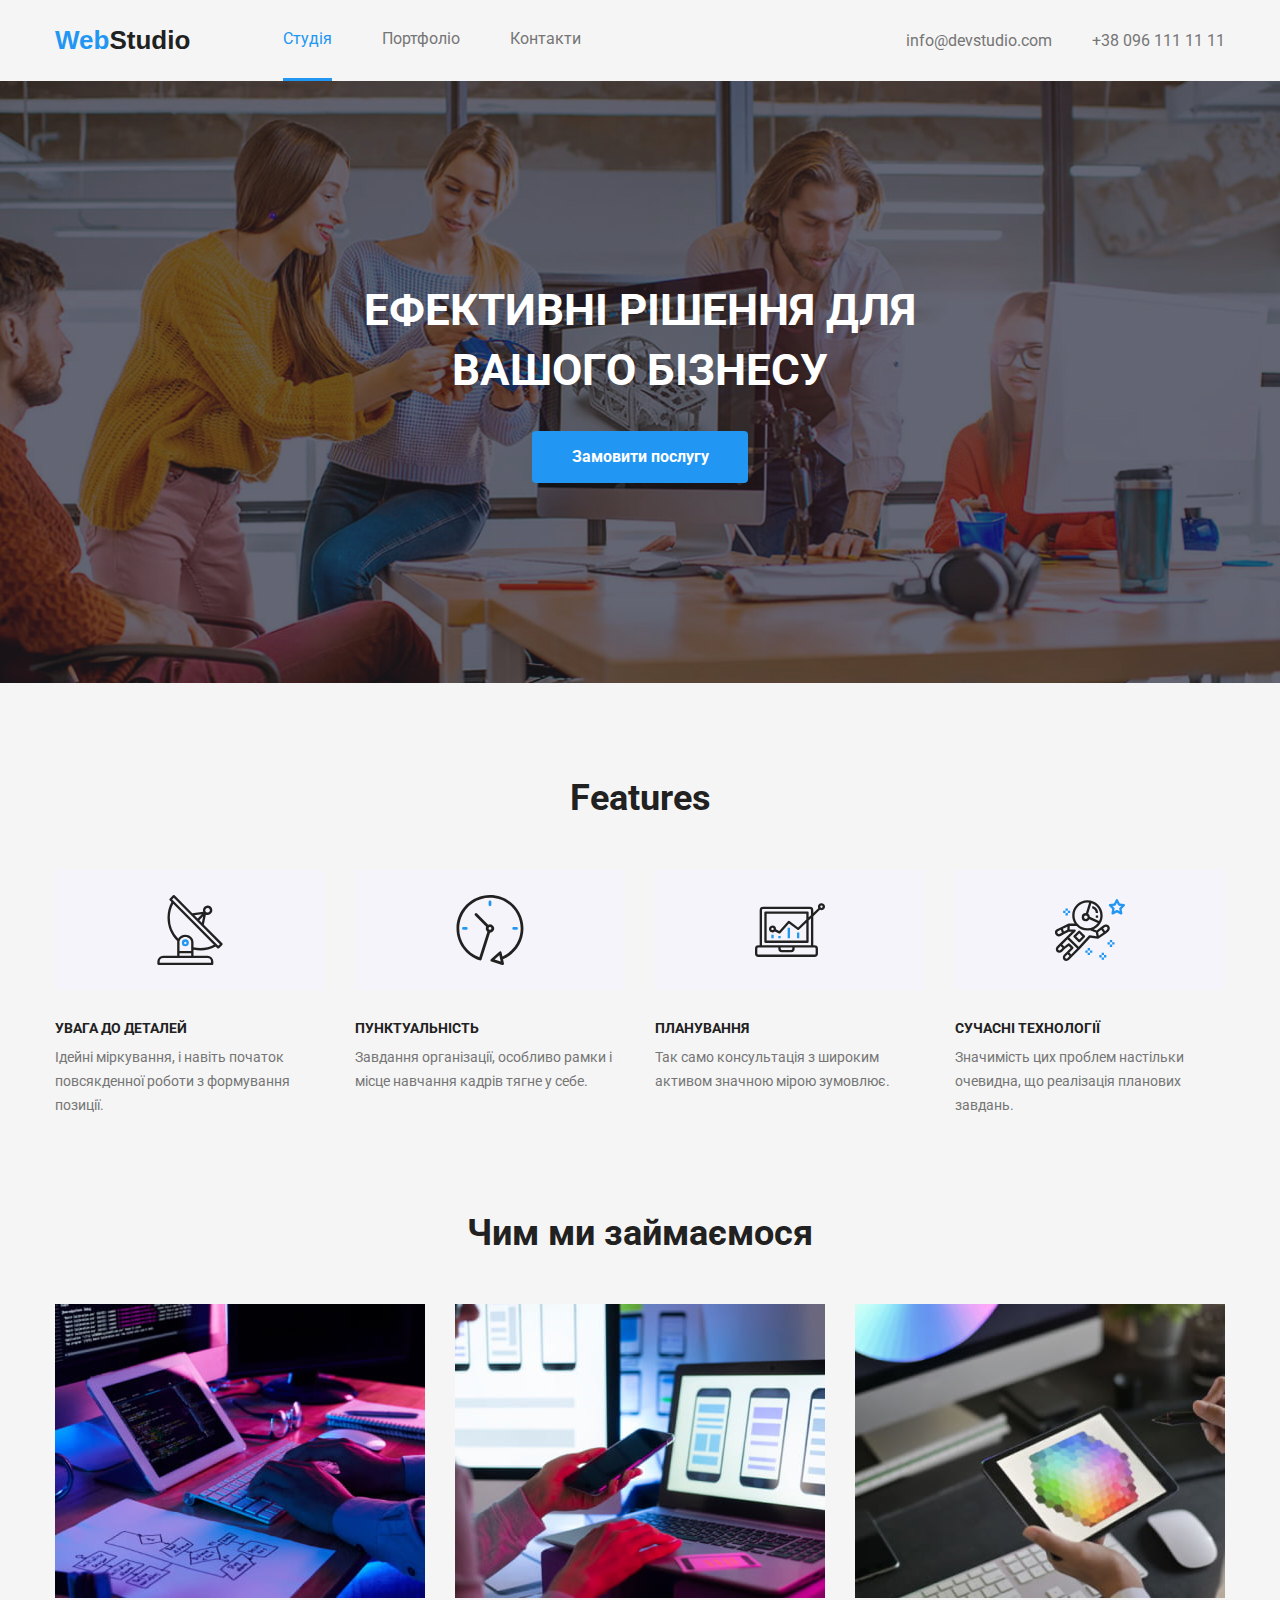
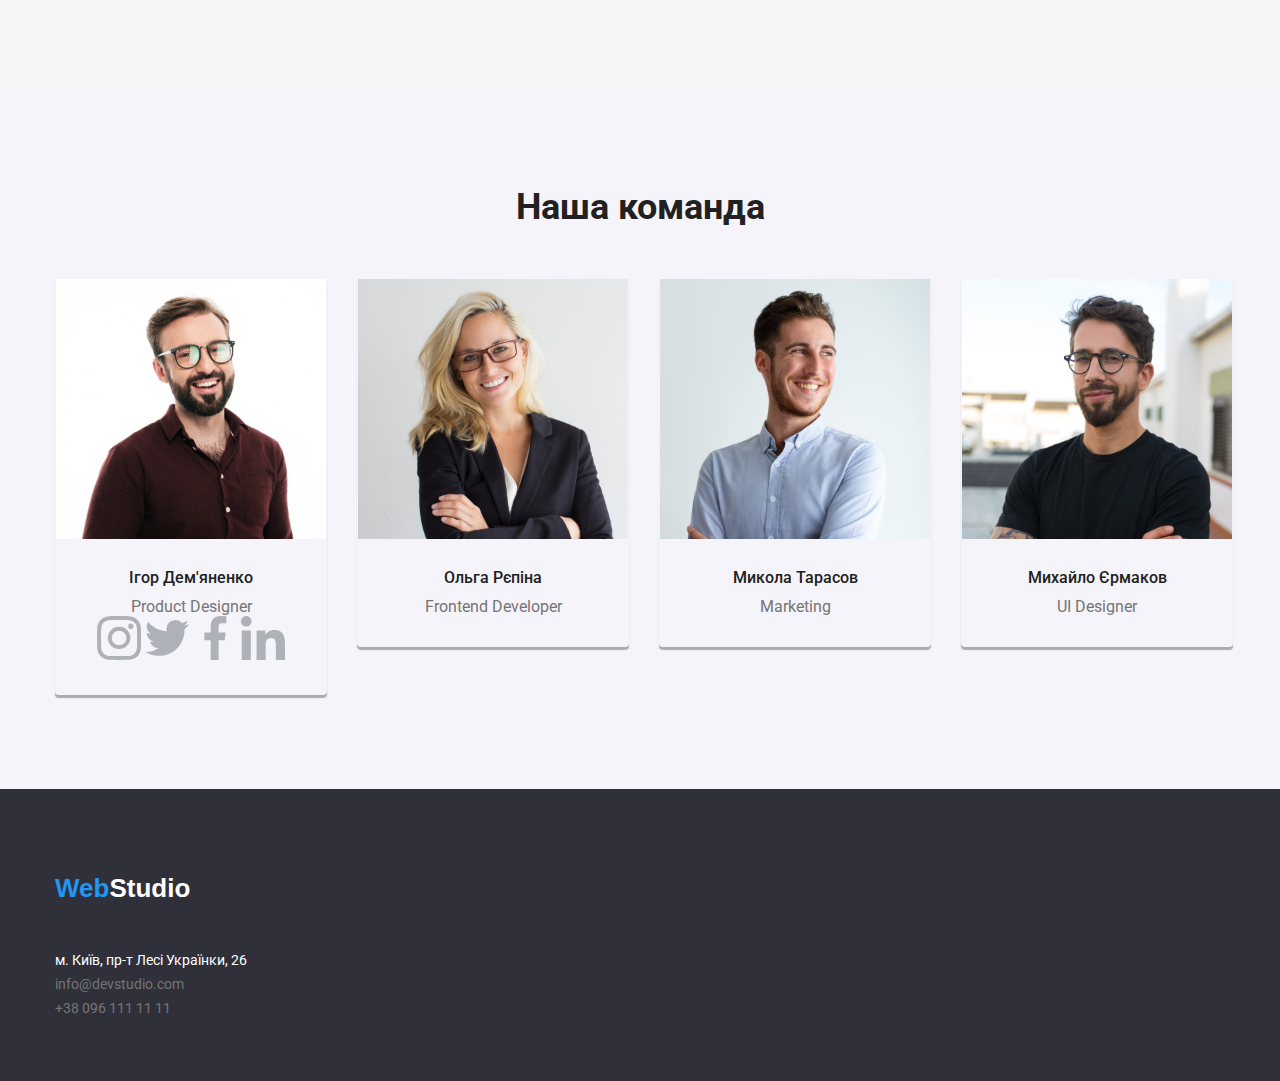
==== index.html @ c7d46e70 "add-svg-team" ====
<!DOCTYPE html>
<html lang="en">
  <head>
    <meta charset="UTF-8" />
    <meta name="viewport" content="width=device-width, initial-scale=1.0" />
    <title>ВЕБ Судія Києва</title>

    <link rel="preconnect" href="https://fonts.googleapis.com" />
    <link rel="preconnect" href="https://fonts.gstatic.com" crossorigin />
    <link
      href="https://fonts.googleapis.com/css2?family=Raleway:wght@700&family=Roboto:wght@400;500;700;900&display=swap"
      rel="stylesheet"
    />
    <link
      rel="stylesheet"
      href="https://cdnjs.cloudflare.com/ajax/libs/modern-normalize/1.0.0/modern-normalize.min.css"
    />
    <link rel="stylesheet" href="./css/styles.css" />
  </head>
  <body>
    <header>
      <div class="container">
        <!-- LOGO -->
        <a class="logo" href="./index.html"
          >web<span class="logo-acsent">Studio</span></a
        >
        <!-- NAVIGATION -->
        <nav class="nav">
          <ul class="nav-list list">
            <li class="nav-item">
              <a class="nav-link active" href="./index.html">студія</a>
            </li>
            <li class="nav-item">
              <a class="nav-link" href="./portfolio.html">портфоліо</a>
            </li>
            <li class="nav-item">
              <a class="nav-link" href="#address_s">контакти</a>
            </li>
          </ul>
        </nav>
        <!-- CONTACTS -->
        <ul class="contacts-list list">
          <li class="contacts-item">
            <a class="contacts-link mail" href="mailto:info@devstudio.com"
              >info@devstudio.com</a
            >
          </li>
          <li class="contacts-item">
            <a class="contacts-link tel" href="tel:+380961111111"
              >+38 096 111 11 11</a
            >
          </li>
        </ul>
      </div>
    </header>
    <main>
      <!-- HERO -->
      <section class="hero">
        <div class="container">
          <h1 class="hero-title">
            Ефективні рішення для <br />
            вашого бізнесу
          </h1>
          <button type="button" class="hero-button">Замовити послугу</button>
        </div>
      </section>
      <!-- FEATURES -->
      <section class="features">
        <div class="container">
          <h2 class="features-title section-title">Features</h2>
          <ul class="features-list list">
            <li class="features-item">
              <svg class="features-icon" width="270" height="120">
                <use href="./images/svg/symbol-defs.svg#antenna"></use>
              </svg>
              <h3 class="features-item-title">увага до деталей</h3>
              <p>
                Ідейні міркування, і навіть початок повсякденної роботи з
                формування позиції.
              </p>
            </li>
            <li class="features-item">
              <svg class="features-icon" width="270" height="120">
                <use href="./images/svg/symbol-defs.svg#clock"></use>
              </svg>
              <h3 class="features-item-title">пунктуальність</h3>
              <p>
                Завдання організації, особливо рамки і місце навчання кадрів
                тягне у себе.
              </p>
            </li>
            <li class="features-item">
              <svg class="features-icon" width="270" height="120">
                <use href="./images/svg/symbol-defs.svg#diagram"></use>
              </svg>
              <h3 class="features-item-title">планування</h3>
              <p>
                Так само консультація з широким активом значною мірою зумовлює.
              </p>
            </li>
            <li class="features-item">
              <svg class="features-icon" width="270" height="120">
                <use href="./images/svg/symbol-defs.svg#astronaut"></use>
              </svg>
              <h3 class="features-item-title">сучасні технології</h3>
              <p>
                Значимість цих проблем настільки очевидна, що реалізація
                планових завдань.
              </p>
            </li>
          </ul>
        </div>
      </section>
      <!-- our business -->
      <section class="our-work">
        <div class="container">
          <h2 class="our-work-title section-title">Чим ми займаємося</h2>
          <ul class="our-work-list list">
            <li class="our-work-item">
              <img width="370" src="images/our_work/desktot.jpg" alt="" />
            </li>
            <li class="our-work-item">
              <img width="370" src="images/our_work/mobile.jpg" alt="" />
            </li>
            <li class="our-work-item">
              <img width="370" src="images/our_work/tablet.jpg" alt="" />
            </li>
          </ul>
        </div>
      </section>
      <!-- TEAM -->
      <section class="team">
        <div class="container">
          <h2 class="team-title section-title">Наша команда</h2>
          <ul class="team-list list">
            <li class="team-item">
              <div class="team-mate">
                <img width="270" src="images/team/igor.jpg" alt="" />
                <div class="team-mate-discription">
                  <h3 class="team-item-title">Ігор Дем'яненко</h3>
                  <p>Product Designer</p>
                  <div class="team-item-socials">
                    <svg class="team-item-icon" width="44" height="44">
                      <use href="./images/svg/symbol-defs.svg#instagram"></use>
                    </svg>
                    <svg class="team-item-icon" width="44" height="44">
                      <use href="./images/svg/symbol-defs.svg#twitter"></use>
                    </svg>
                    <svg class="team-item-icon" width="44" height="44">
                      <use href="./images/svg/symbol-defs.svg#facebook"></use>
                    </svg>
                    <svg class="team-item-icon" width="44" height="44">
                      <use href="./images/svg/symbol-defs.svg#linkedin"></use>
                    </svg>
                  </div>
                </div>
              </div>
            </li>
            <li class="team-item">
              <div class="team-mate">
                <img width="270" src="images/team/olga.jpg" alt="" />
                <div class="team-mate-discription">
                  <h3 class="team-item-title">Ольга Рєпіна</h3>
                  <p>Frontend Developer</p>
                </div>
              </div>
            </li>
            <li class="team-item">
              <div class="team-mate">
                <img width="270" src="images/team/mukola.jpg" alt="" />
                <div class="team-mate-discription">
                  <h3 class="team-item-title">Микола Тарасов</h3>
                  <p>Marketing</p>
                </div>
              </div>
            </li>
            <li class="team-item">
              <div class="team-mate">
                <img width="270" src="images/team/muhaylo.jpg" alt="" />
                <div class="team-mate-discription">
                  <h3 class="team-item-title">Михайло Єрмаков</h3>
                  <p>UI Designer</p>
                </div>
              </div>
            </li>
          </ul>
        </div>
      </section>
    </main>
    <footer class="footer">
      <div class="container">
        <!-- LOGO -->
        <a class="logo" href="./index.html"
          >web<span class="logo-acsent">Studio</span></a
        >
        <!-- ADDRESS -->
        <address class="address" id="address_s">
          <ul class="address-list list">
            <li class="address-item">
              <a
                class="address-link address-map"
                href="https://www.google.com/maps/place/%D0%B1%D1%83%D0%BB.+%D0%9B%D0%B5%D1%81%D0%B8+%D0%A3%D0%BA%D1%80%D0%B0%D0%B8%D0%BD%D0%BA%D0%B8,+26,+%D0%9A%D0%B8%D0%B5%D0%B2,+02000/@50.4260705,30.5378545,18.25z/data=!4m10!1m2!2m1!1z0LwuINCa0LjRl9CyLCDQv9GALdGCINCb0LXRgdGWINCj0LrRgNCw0ZfQvdC60LgsIDI2!3m6!1s0x40d4cf0e033ecbe9:0x57a4dffefec77da0!8m2!3d50.4265807!4d30.5383858!15sCjPQvC4g0JrQuNGX0LIsINC_0YAt0YIg0JvQtdGB0ZYg0KPQutGA0LDRl9C90LrQuCwgMjaSARFjb21wb3VuZF9idWlsZGluZ-ABAA!16s%2Fg%2F1tctq5jv?entry=ttu"
                target="_blank"
                >м. Київ, пр-т Лесі Українки, 26</a
              >
            </li>
            <li class="address-item">
              <a
                class="address-link address-mail"
                href="mailto:info@devstudio.com"
                >info@devstudio.com</a
              >
            </li>
            <li class="address-item">
              <a class="address-link address-tel" href="tel:+380961111111"
                >+38 096 111 11 11</a
              >
            </li>
          </ul>
        </address>
      </div>
    </footer>
  </body>
</html>
---- css/styles.css ----
:root{
    --main-text-color:#757575;
    --sec-text-color:#212121;
    --acsent-text-color:#FFFFFF;
    --acsent-cec-text-color:#2196F3;

    --main-bgc:#F5F5F5;
    --sec-bgc:#F5F4FA;
    --acsent-bgc:#2F303A;

    --main-text-size: 16px;
}



body {
    background: var(--main-bgc); 
    color: var(--main-text-color);
    font-size: var(--main-text-size);
    font-family: roboto, sans-serif;
}

h1, h2, h3, h4, h5,h6, p {
    margin: 0;
}

img {
    display: block;
}

.list {
    list-style: none;
    padding: 0;
    margin: 0;
}


a {
    text-decoration: none;
    color: var(--main-text-color);
}

.container {
    width: 1200px;
    padding: 0 15px;
    margin: 0 auto;
}

header>.container {
    display: flex;
    align-items: center;

}

.logo {
    color: var(--acsent-cec-text-color);
    font-size: 26px;
    font-weight: 700;
    text-transform: capitalize;
    font-family: ralewey, sans-serif;

    display: block;
    padding: 25px 0;
}

.logo:hover,
.logo:focus {
    color: var(--sec-text-color);
}

.logo-acsent {
    color: var(--sec-text-color);
    text-transform: capitalize;
}

.logo-acsent:hover {
    color: var(--acsent-cec-text-color);
}

.nav-list {
    margin-left: 93px;
    display: flex;
    gap: 50px;
}

.nav-link {
    text-transform: capitalize;
    display: block;
    padding: 30px 0;
}

.nav-link:hover,
.nav-link:focus {
    color: var(--acsent-cec-text-color);
}

.active {
    color: var(--acsent-cec-text-color);
    border-bottom: 3px solid var(--acsent-cec-text-color);
}

.contacts-list{
    margin-left: auto;
    display: flex;
    gap: 40px;
}

.contacts-link {
    display: block;
    padding: 30px 0;
}

.contacts-link:hover,
.contacts-link:focus {
    color: var(--acsent-cec-text-color);
}

.hero {
      padding: 200px 0;
    text-align: center;

    background-color: var(--acsent-bgc);
    background-image: linear-gradient(
        rgba(47, 48, 58, 0.4),
        rgba(47, 48, 58, 0.4)
    )
    ,url("../images/bgn/hero_bgn.jpg");

    background-size: cover;
    background-position: center;
}

.hero-title {
    font-size: 44px;
    line-height:1.36;
    color: var(--acsent-text-color);
    text-transform: uppercase;

    margin-bottom: 30px;
}

.hero-button {
     background-color: var(--acsent-cec-text-color);
     color: var(--acsent-text-color);
     font-weight: 700;

     margin: 0;
     min-width: 216px;
     padding: 15px 30px;
     border-color: transparent;
     border-radius: 4px;
    

     cursor: pointer;
     
}

.hero-button:hover,
.hero-button:focus {
    color: var(--sec-text-color);
    background-color:var(--sec-bgc);
}

.section-title {
    font-size: 36px;
    line-height: 1.17;
    color: var(--sec-text-color);
    font-weight: 700;

    text-align: center;
    margin-bottom: 50px;
}

.features {
    padding: 94px 0;
}

.features-list{
    display: flex;
    gap: 30px;
}

.features-item {
    flex-basis: calc((100%-90px)/4);
}

.features-icon {
    display: block;
   padding: 25px 100px;
    background-color: var(--sec-bgc);
    margin-bottom: 30px;
 
  
}

.features-item-title {
    color: var(--sec-text-color);
    font-size: 14px;
    font-weight: 700;
    line-height: 1.17;
    text-transform: uppercase;
    margin-bottom: 10px;
}
.features-item>p {
    font-size: 14px;
    line-height: 1.71;
}

.our-work {
    padding-bottom: 94px;
}

.our-work-list {
    display: flex;
    gap: 30px;
}

.our-work-item {
    flex-basis: calc((100%-60px)/3);
}

.team {
    background-color: var(--sec-bgc);
    padding: 94px 0;
}
.team-title {
    margin-bottom: 50px;
}
.team-list {
    display: flex;
    gap: 30px;
}

.team-item {
    flex-basis: calc((100%-90px)/4);
}
.team-mate {
    border: 1px solid transparent;
    border-bottom-left-radius: 4px;
    border-bottom-right-radius: 4px;
    box-shadow: 0 3px 1px 0px rgba(0, 0, 0, 0.3);

}

.team-item-title {
    font-weight: 500;
    color: var(--sec-text-color);
    font-size: 16px;
    text-transform: capitalize;
    line-height: 1.17;

    margin-bottom: 10px;
}

.team-mate-discription {
    padding: 30px 0;
    text-align: center;
}

.team-item-icon {
    display: inline-block;
    
}

.footer {
    background-color: var(--acsent-bgc);
    padding: 60px 0;
}

.footer .logo {
    display: block;
    margin-bottom: 20px;
}

.footer .logo-acsent {
    color: var(--acsent-text-color);
}

.footer .logo:hover,
.footer .logo:focus {
    color: var(--acsent-text-color);
}

.footer .logo-acsent:hover {
    color: var(--acsent-cec-text-color);
}

.address {
    font-style: normal;
     color: rgba(255, 255, 255, 0.6);
    font-size: 14px;
    line-height: 1.71;
}

.address-link:hover,
.address-link:focus{
    color: var(--acsent-cec-text-color);
}

.address-map {
color: var(--acsent-text-color);
}


/* PORTFOLIO */

.examples>.container {
    padding: 94px 0;
}

.button-list {
    margin-bottom: 34px;
    display: flex;
    justify-content: center;
    gap: 8px;
}

.button {
    font-weight: 500;
    text-transform: capitalize;

    padding: 10px 22px;
    border: transparent;
    border-radius: 4px;
}

.button:hover,
.button:focus {
    color: var(--acsent-text-color);
    background-color:var(--acsent-cec-text-color);
    cursor: pointer;
}

.examples-list {
    display: flex;
    flex-wrap: wrap;
    gap: 30px;
}

.examples-item {
    border: 1px solid #EEEEEE;

    flex-basis: calc((100%-60)/3);
}


.examples-discription {
    padding: 20px 24px;
}

.examples-item h3 {
    color: var(--sec-text-color);
    line-height: 2;
  
}

.examples-item p {
    text-transform: capitalize;
    line-height: 1.88;
   
}
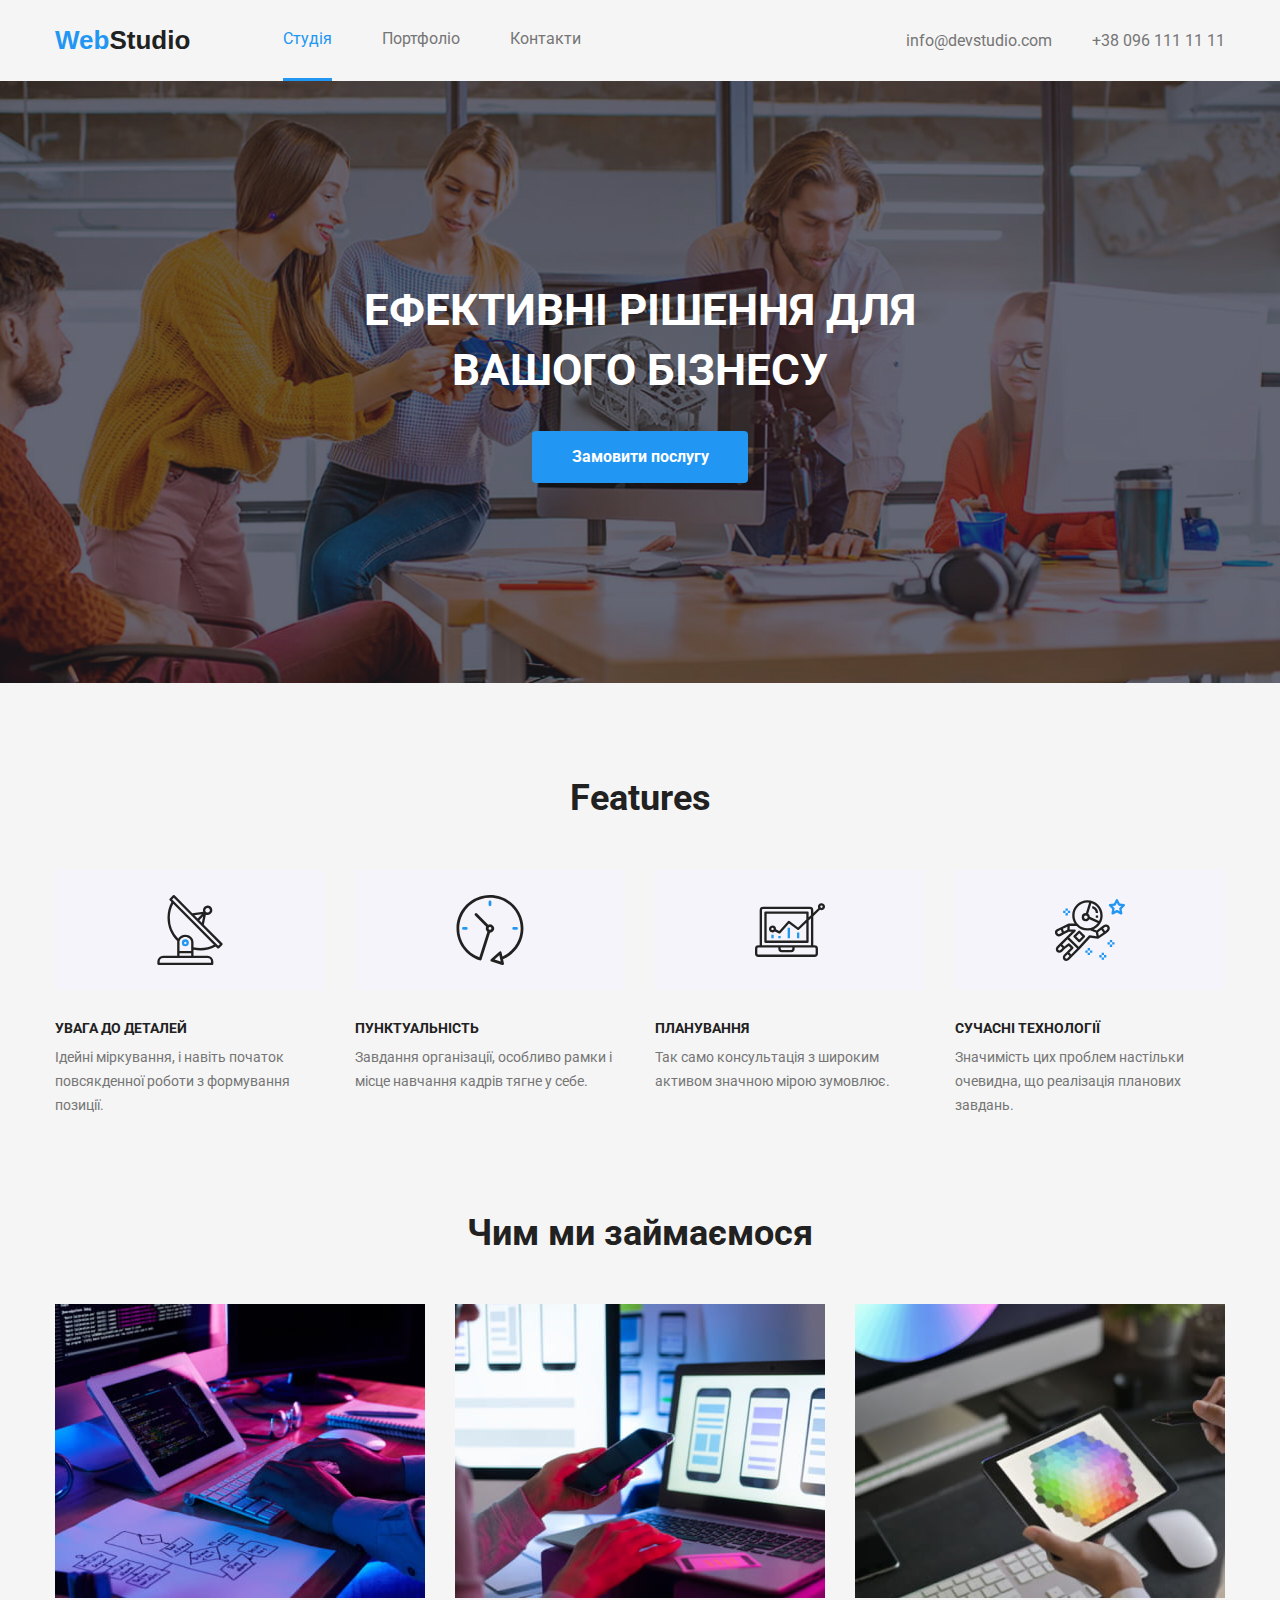
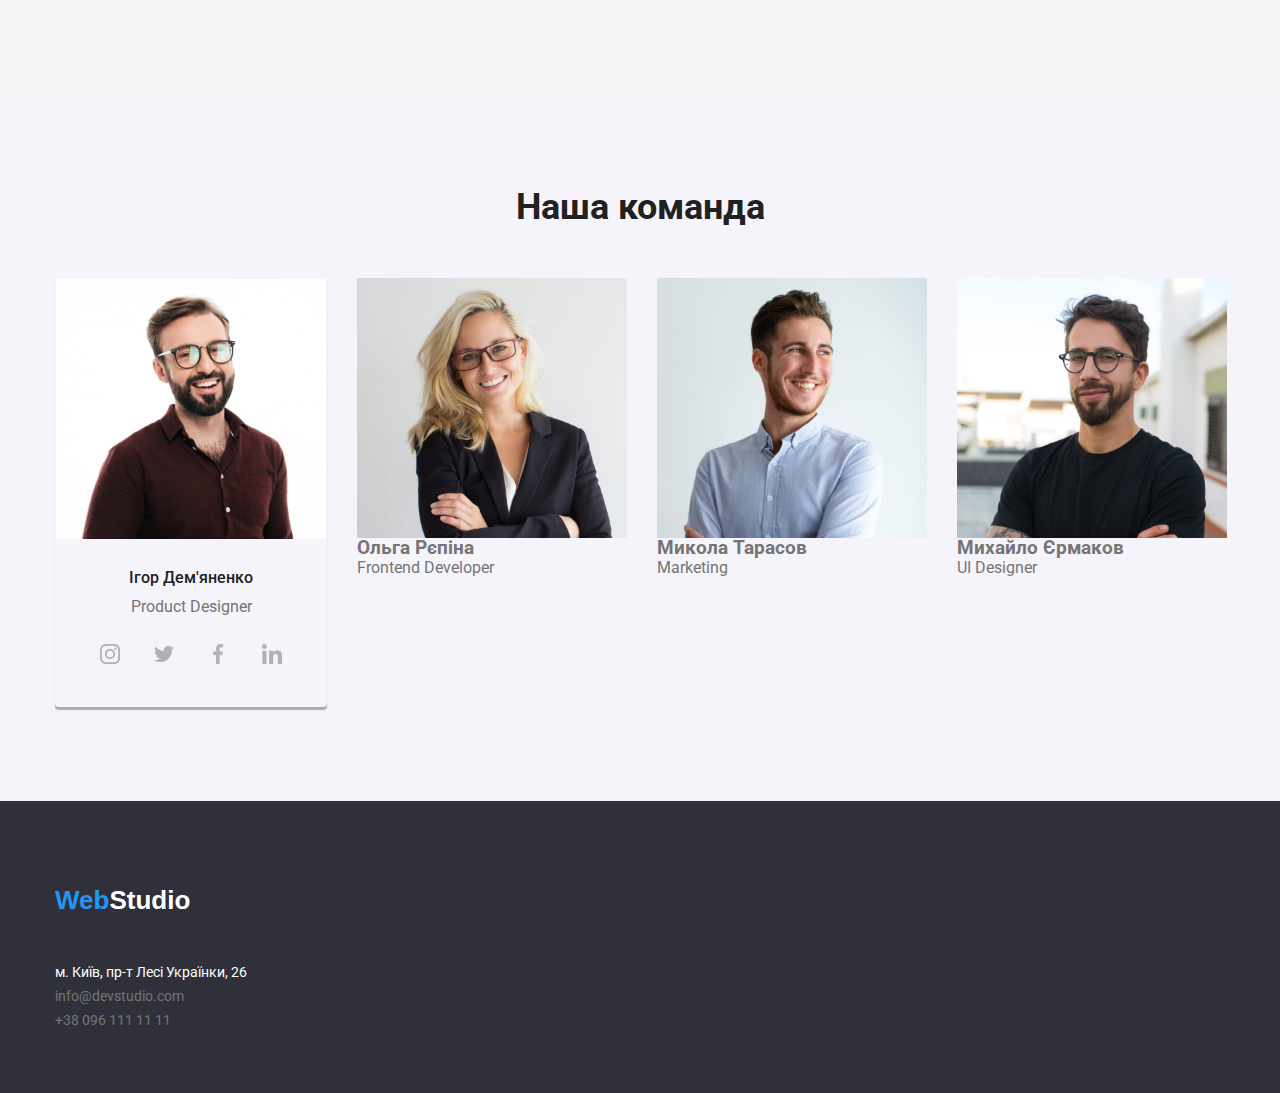
==== commit e45ee70d: "add-socials-position" ====
--- a/index.html
+++ b/index.html
@@ -134,25 +134,26 @@
           <h2 class="team-title section-title">Наша команда</h2>
           <ul class="team-list list">
             <li class="team-item">
-              <div class="team-mate">
+              <div class="teammate">
                 <img width="270" src="images/team/igor.jpg" alt="" />
-                <div class="team-mate-discription">
-                  <h3 class="team-item-title">Ігор Дем'яненко</h3>
+                <div class="teammate-discription">
+                  <h3 class="teammate-title">Ігор Дем'яненко</h3>
                   <p>Product Designer</p>
-                  <div class="team-item-socials">
-                    <svg class="team-item-icon" width="44" height="44">
-                      <use href="./images/svg/symbol-defs.svg#instagram"></use>
-                    </svg>
-                    <svg class="team-item-icon" width="44" height="44">
-                      <use href="./images/svg/symbol-defs.svg#twitter"></use>
-                    </svg>
-                    <svg class="team-item-icon" width="44" height="44">
-                      <use href="./images/svg/symbol-defs.svg#facebook"></use>
-                    </svg>
-                    <svg class="team-item-icon" width="44" height="44">
-                      <use href="./images/svg/symbol-defs.svg#linkedin"></use>
-                    </svg>
-                  </div>
+                    <ul class="teammate-socials list">
+                      <li><a class="link" href="*"><svg class="teammate-icon" width="44" height="44">
+                        <use href="./images/svg/symbol-defs.svg#instagram"></use>
+                      </svg></a></li>
+                      <li><a class="link" href="*"><svg class="teammate-icon" width="44" height="44">
+                        <use href="./images/svg/symbol-defs.svg#twitter"></use>
+                      </svg></a></li>
+                      <li><a class="link" href="*"><svg class="teammate-icon" width="44" height="44">
+                        <use href="./images/svg/symbol-defs.svg#facebook"></use>
+                      </svg></a></li>
+                      <li><a class="link" href="*"><svg class="teammate-icon" width="44" height="44">
+                        <use href="./images/svg/symbol-defs.svg#linkedin"></use>
+                      </svg></a></li>
+                    </ul>
+                  
                 </div>
               </div>
             </li>
--- a/css/styles.css
+++ b/css/styles.css
@@ -234,7 +234,7 @@
 .team-item {
     flex-basis: calc((100%-90px)/4);
 }
-.team-mate {
+.teammate {
     border: 1px solid transparent;
     border-bottom-left-radius: 4px;
     border-bottom-right-radius: 4px;
@@ -242,7 +242,7 @@
 
 }
 
-.team-item-title {
+.teammate-title {
     font-weight: 500;
     color: var(--sec-text-color);
     font-size: 16px;
@@ -252,14 +252,32 @@
     margin-bottom: 10px;
 }
 
-.team-mate-discription {
+.teammate-discription {
     padding: 30px 0;
     text-align: center;
 }
 
-.team-item-icon {
-    display: inline-block;
-    
+.teammate-socials{
+    margin-top: 16px;
+    display: flex;
+    justify-content: center;
+    gap: 10px;
+}
+
+.teammate-socials .link {
+    display: block;
+    border: solid  0px transparent;
+    border-radius: 50%;
+}
+
+.teammate-icon {
+    display: block;
+    padding: 12px;
+    color: currentColor;
+}
+
+.teammate-socials .link:hover {
+    color: var(--acsent-text-color);
 }
 
 .footer {
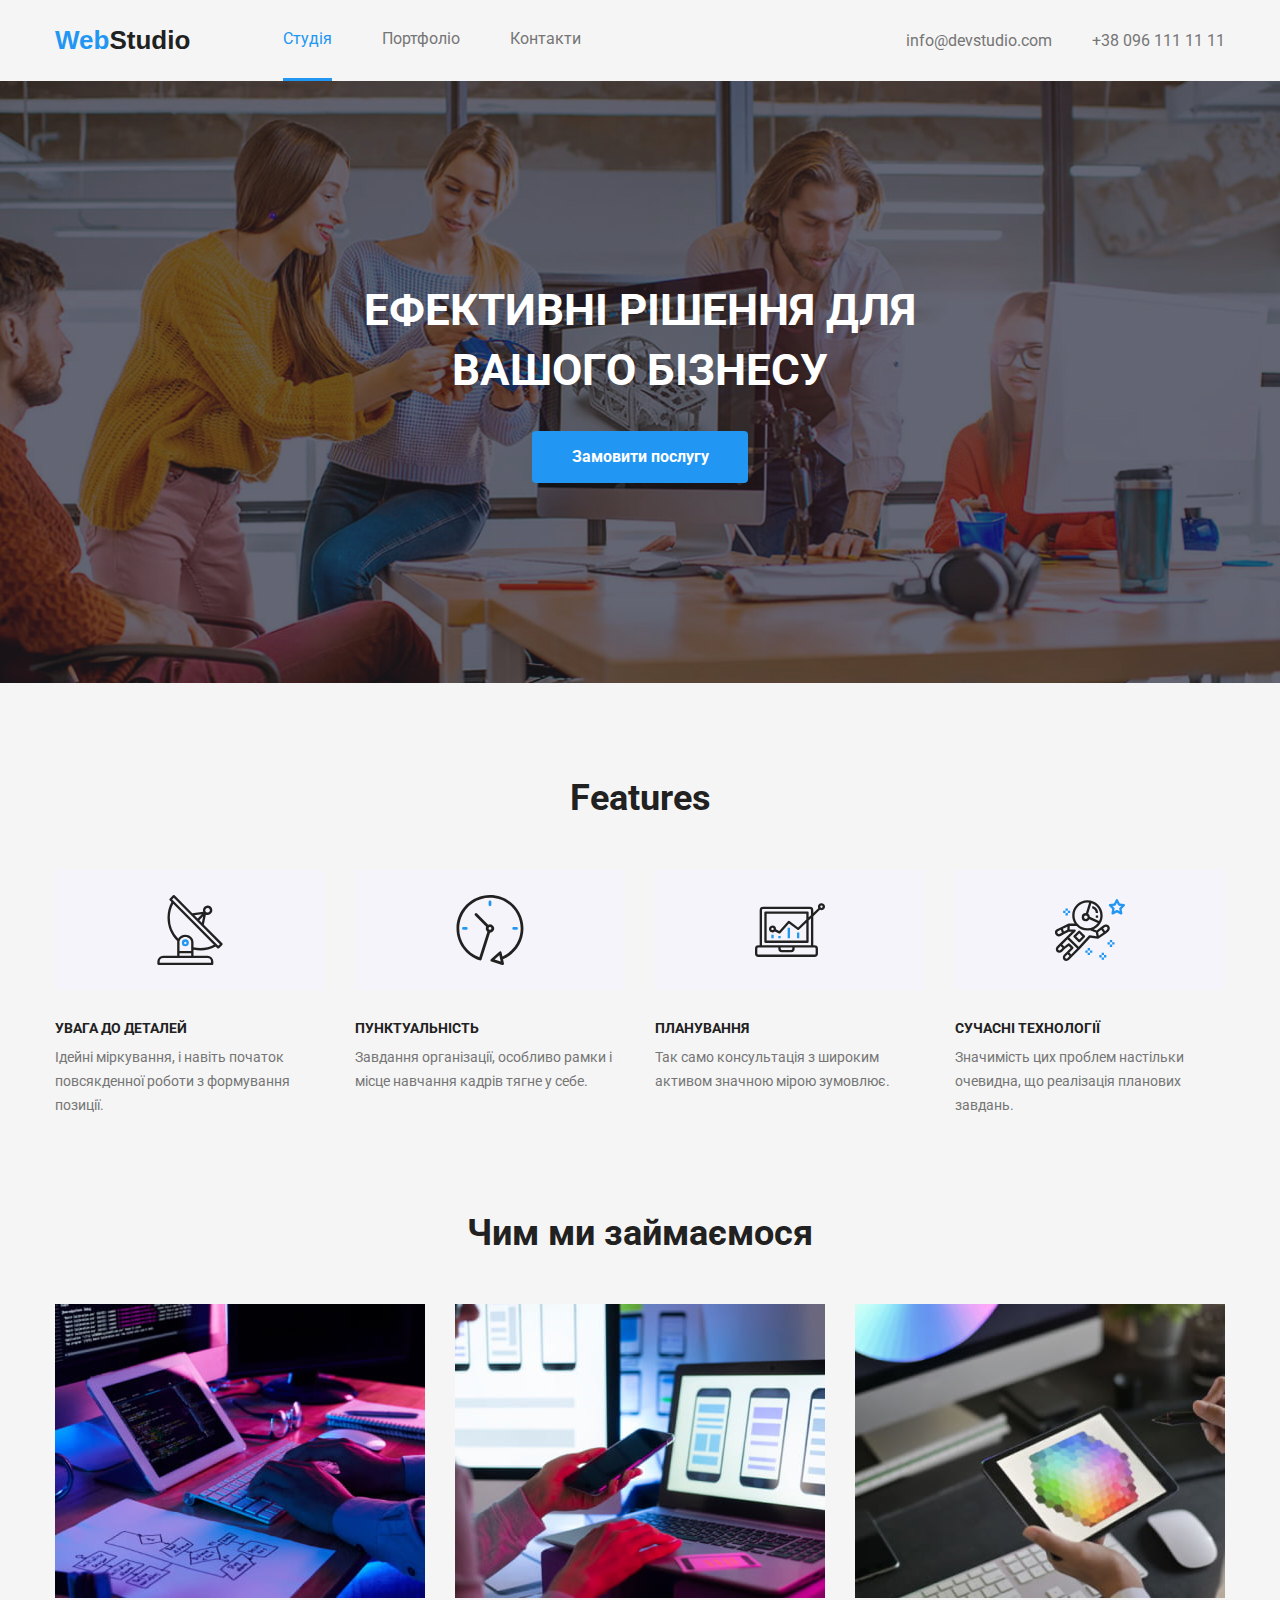
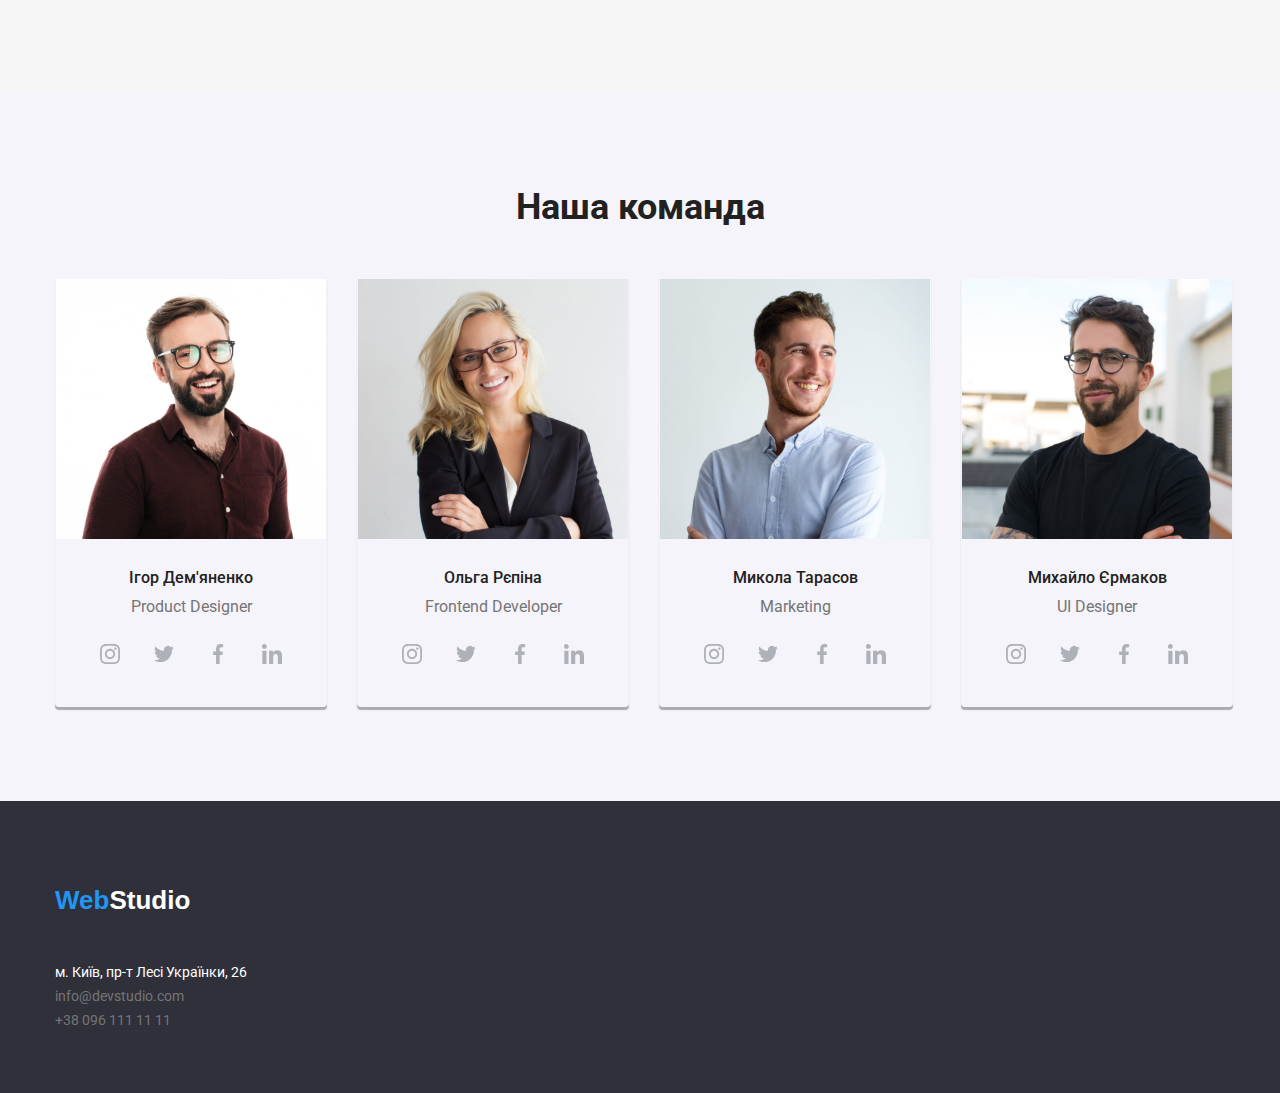
==== commit bd4fbd12: "add-socials-teammate" ====
--- a/index.html
+++ b/index.html
@@ -140,16 +140,18 @@
                   <h3 class="teammate-title">Ігор Дем'яненко</h3>
                   <p>Product Designer</p>
                     <ul class="teammate-socials list">
-                      <li><a class="link" href="*"><svg class="teammate-icon" width="44" height="44">
-                        <use href="./images/svg/symbol-defs.svg#instagram"></use>
-                      </svg></a></li>
-                      <li><a class="link" href="*"><svg class="teammate-icon" width="44" height="44">
+                      <li><a class="socials" href="*">
+                        <svg class="teammate-icon" width="44" height="44">
+                        <use href="./images/svg/symbol-defs1.svg#instagram"></use>
+                        </svg>
+                    </a></li>
+                      <li><a class="socials" href="*"><svg class="teammate-icon" width="44" height="44">
                         <use href="./images/svg/symbol-defs.svg#twitter"></use>
                       </svg></a></li>
-                      <li><a class="link" href="*"><svg class="teammate-icon" width="44" height="44">
+                      <li><a class="socials" href="*"><svg class="teammate-icon" width="44" height="44">
                         <use href="./images/svg/symbol-defs.svg#facebook"></use>
                       </svg></a></li>
-                      <li><a class="link" href="*"><svg class="teammate-icon" width="44" height="44">
+                      <li><a class="socials" href="*"><svg class="teammate-icon" width="44" height="44">
                         <use href="./images/svg/symbol-defs.svg#linkedin"></use>
                       </svg></a></li>
                     </ul>
@@ -158,29 +160,77 @@
               </div>
             </li>
             <li class="team-item">
-              <div class="team-mate">
+              <div class="teammate">
                 <img width="270" src="images/team/olga.jpg" alt="" />
-                <div class="team-mate-discription">
-                  <h3 class="team-item-title">Ольга Рєпіна</h3>
+                <div class="teammate-discription">
+                  <h3 class="teammate-title">Ольга Рєпіна</h3>
                   <p>Frontend Developer</p>
+                  <ul class="teammate-socials list">
+                    <li><a class="socials" href="*">
+                      <svg class="teammate-icon" width="44" height="44">
+                      <use href="./images/svg/symbol-defs1.svg#instagram"></use>
+                      </svg>
+                  </a></li>
+                    <li><a class="socials" href="*"><svg class="teammate-icon" width="44" height="44">
+                      <use href="./images/svg/symbol-defs.svg#twitter"></use>
+                    </svg></a></li>
+                    <li><a class="socials" href="*"><svg class="teammate-icon" width="44" height="44">
+                      <use href="./images/svg/symbol-defs.svg#facebook"></use>
+                    </svg></a></li>
+                    <li><a class="socials" href="*"><svg class="teammate-icon" width="44" height="44">
+                      <use href="./images/svg/symbol-defs.svg#linkedin"></use>
+                    </svg></a></li>
+                  </ul>
                 </div>
               </div>
             </li>
             <li class="team-item">
-              <div class="team-mate">
+              <div class="teammate">
                 <img width="270" src="images/team/mukola.jpg" alt="" />
-                <div class="team-mate-discription">
-                  <h3 class="team-item-title">Микола Тарасов</h3>
+                <div class="teammate-discription">
+                  <h3 class="teammate-title">Микола Тарасов</h3>
                   <p>Marketing</p>
-                </div>
-              </div>
-            </li>
-            <li class="team-item">
-              <div class="team-mate">
+                  <ul class="teammate-socials list">
+                    <li><a class="socials" href="*">
+                      <svg class="teammate-icon" width="44" height="44">
+                      <use href="./images/svg/symbol-defs1.svg#instagram"></use>
+                      </svg>
+                  </a></li>
+                    <li><a class="socials" href="*"><svg class="teammate-icon" width="44" height="44">
+                      <use href="./images/svg/symbol-defs.svg#twitter"></use>
+                    </svg></a></li>
+                    <li><a class="socials" href="*"><svg class="teammate-icon" width="44" height="44">
+                      <use href="./images/svg/symbol-defs.svg#facebook"></use>
+                    </svg></a></li>
+                    <li><a class="socials" href="*"><svg class="teammate-icon" width="44" height="44">
+                      <use href="./images/svg/symbol-defs.svg#linkedin"></use>
+                    </svg></a></li>
+                  </ul>
+                </div>
+              </div>
+            </li>
+            <li class="teamitem">
+              <div class="teammate">
                 <img width="270" src="images/team/muhaylo.jpg" alt="" />
-                <div class="team-mate-discription">
-                  <h3 class="team-item-title">Михайло Єрмаков</h3>
+                <div class="teammate-discription">
+                  <h3 class="teammate-title">Михайло Єрмаков</h3>
                   <p>UI Designer</p>
+                  <ul class="teammate-socials list">
+                    <li><a class="socials" href="*">
+                      <svg class="teammate-icon" width="44" height="44">
+                      <use href="./images/svg/symbol-defs1.svg#instagram"></use>
+                      </svg>
+                  </a></li>
+                    <li><a class="socials" href="*"><svg class="teammate-icon" width="44" height="44">
+                      <use href="./images/svg/symbol-defs.svg#twitter"></use>
+                    </svg></a></li>
+                    <li><a class="socials" href="*"><svg class="teammate-icon" width="44" height="44">
+                      <use href="./images/svg/symbol-defs.svg#facebook"></use>
+                    </svg></a></li>
+                    <li><a class="socials" href="*"><svg class="teammate-icon" width="44" height="44">
+                      <use href="./images/svg/symbol-defs.svg#linkedin"></use>
+                    </svg></a></li>
+                  </ul>
                 </div>
               </div>
             </li>
--- a/css/styles.css
+++ b/css/styles.css
@@ -264,20 +264,21 @@
     gap: 10px;
 }
 
-.teammate-socials .link {
+.socials {
     display: block;
     border: solid  0px transparent;
     border-radius: 50%;
+    color: var(--acsent-cec-text-color);
 }
 
 .teammate-icon {
     display: block;
     padding: 12px;
-    color: currentColor;
-}
-
-.teammate-socials .link:hover {
-    color: var(--acsent-text-color);
+    fill: currentColor;
+}
+
+.socials:hover {
+    background-color: var(--acsent-cec-text-color);
 }
 
 .footer {
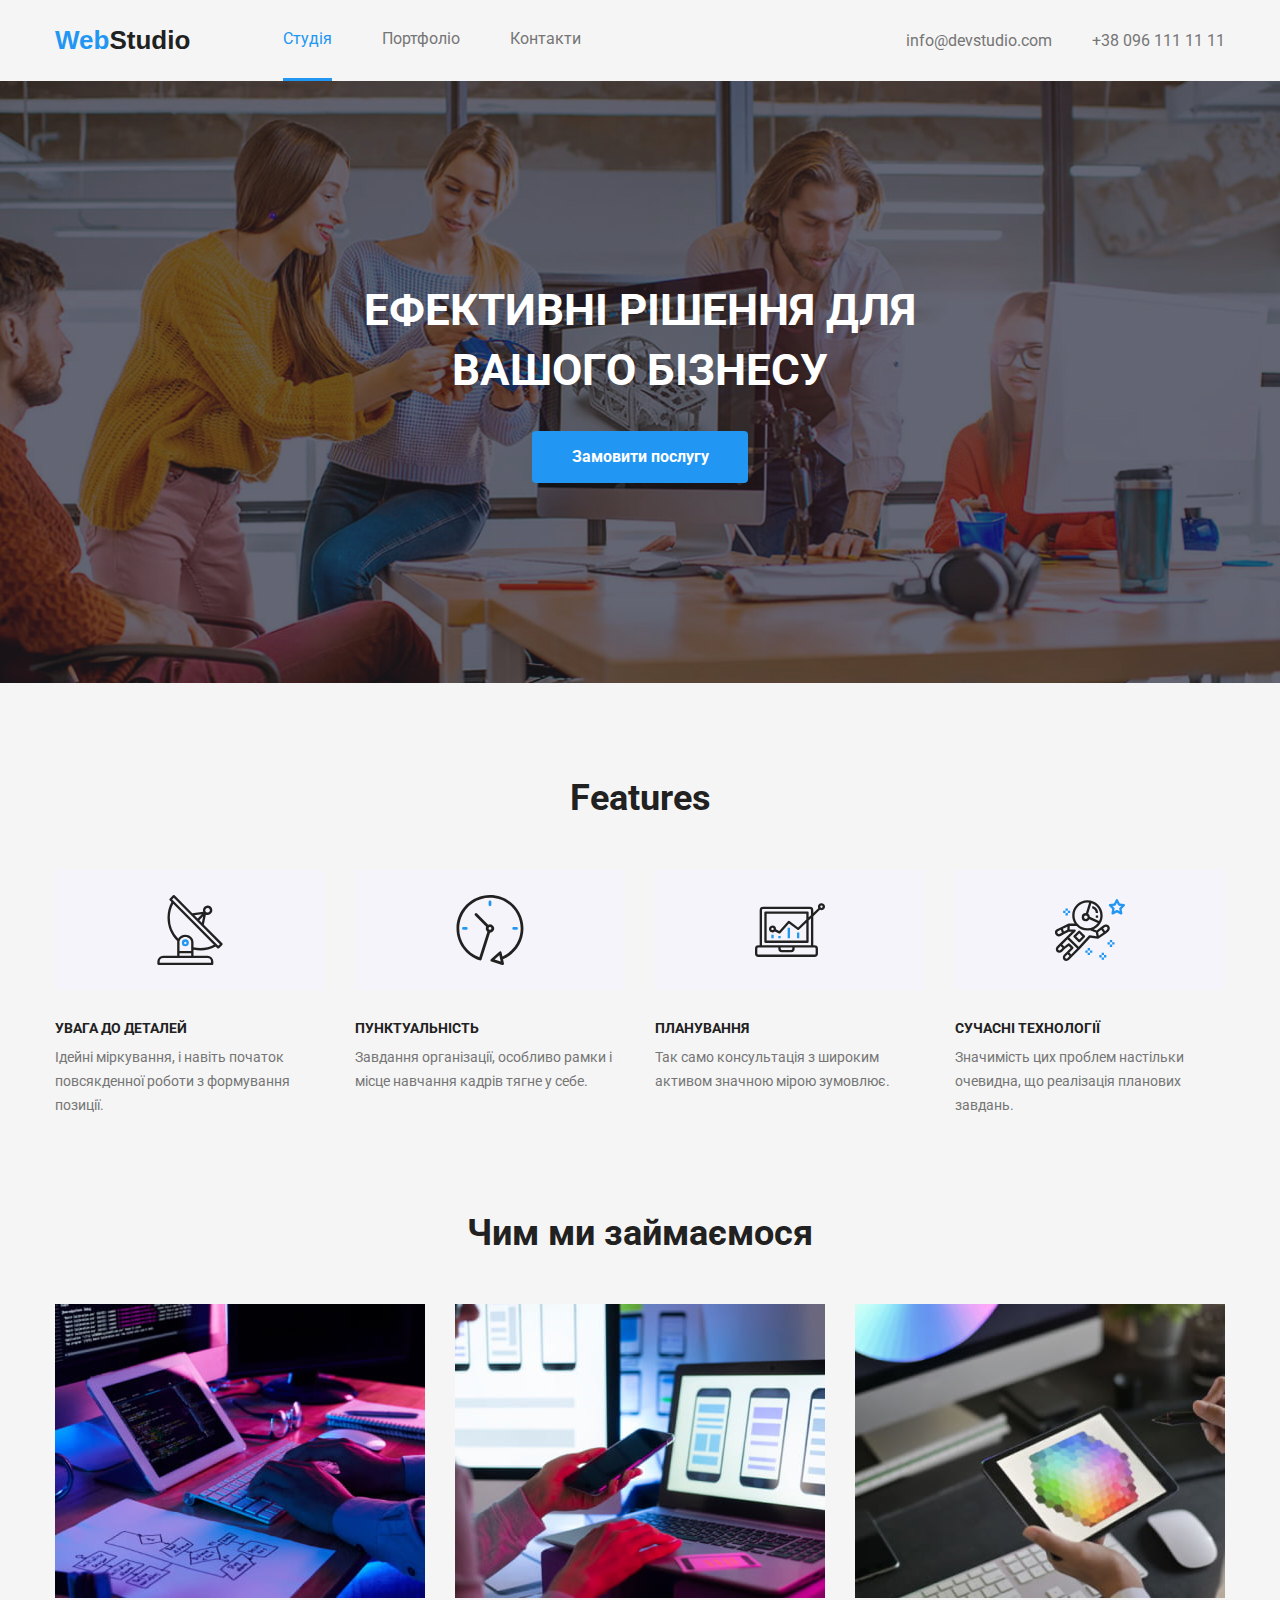
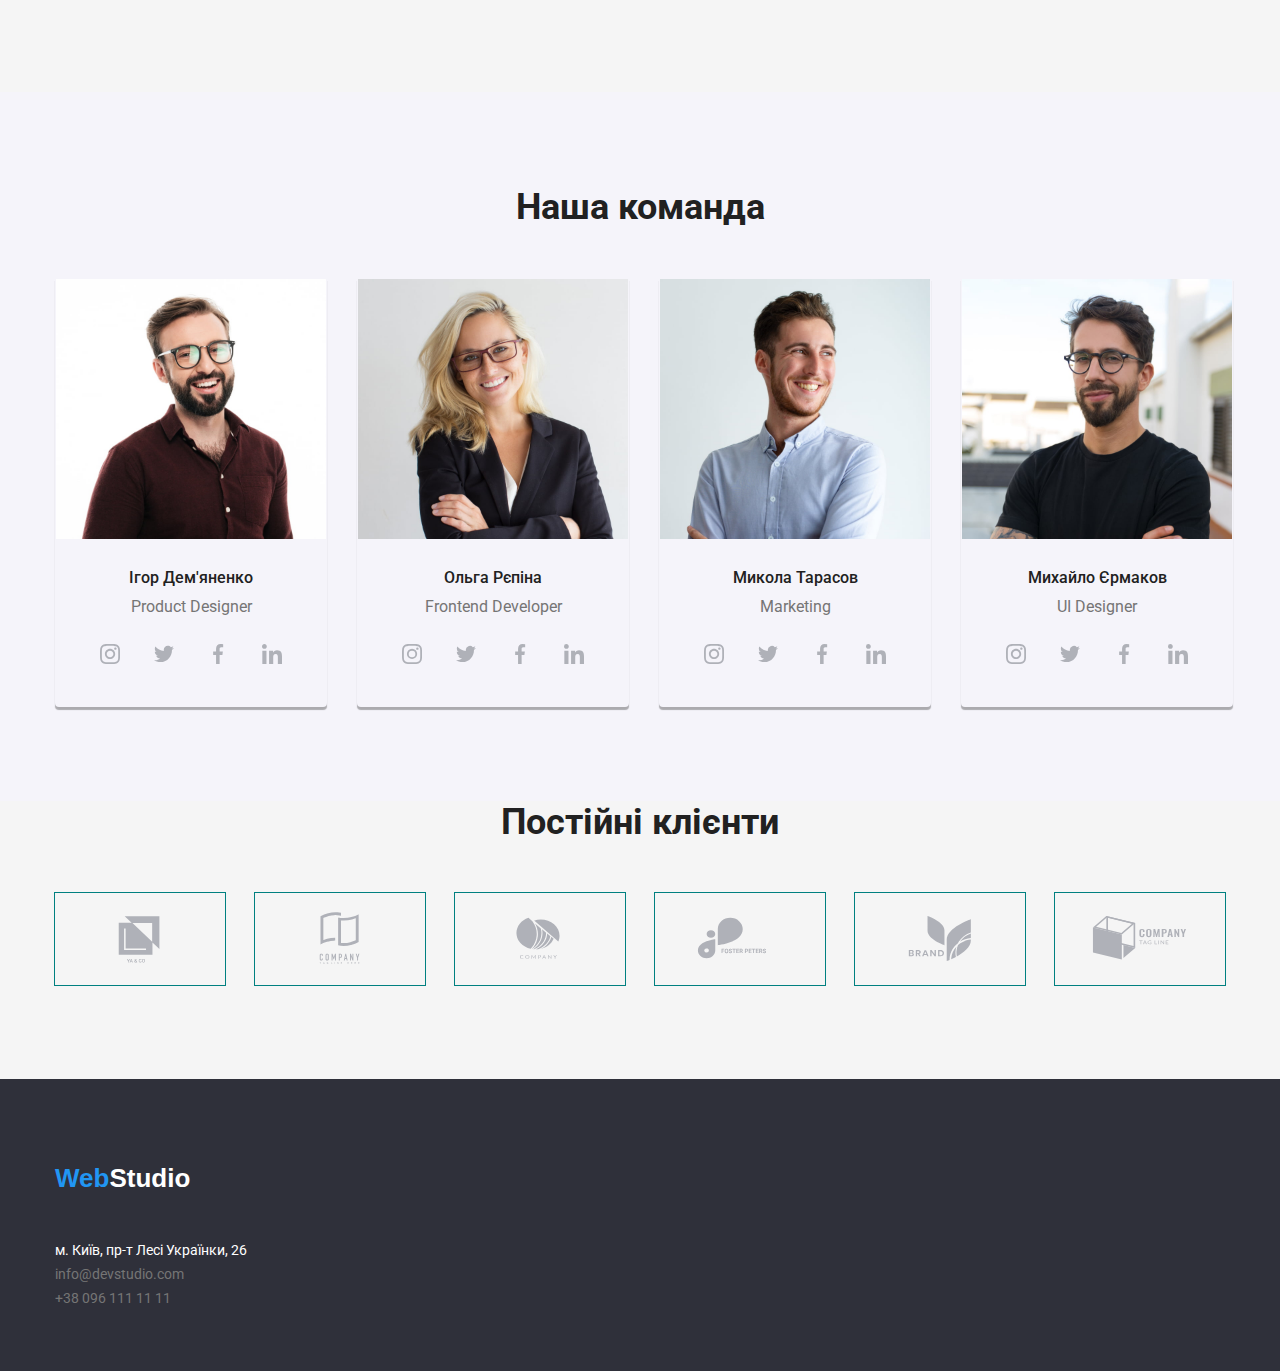
==== commit 2569af61: "add-icons-clients" ====
--- a/index.html
+++ b/index.html
@@ -67,7 +67,7 @@
       <!-- FEATURES -->
       <section class="features">
         <div class="container">
-          <h2 class="features-title section-title">Features</h2>
+          <h2 class="section-title">Features</h2>
           <ul class="features-list list">
             <li class="features-item">
               <svg class="features-icon" width="270" height="120">
@@ -114,7 +114,7 @@
       <!-- our business -->
       <section class="our-work">
         <div class="container">
-          <h2 class="our-work-title section-title">Чим ми займаємося</h2>
+          <h2 class="section-title">Чим ми займаємося</h2>
           <ul class="our-work-list list">
             <li class="our-work-item">
               <img width="370" src="images/our_work/desktot.jpg" alt="" />
@@ -146,13 +146,13 @@
                         </svg>
                     </a></li>
                       <li><a class="socials" href="*"><svg class="teammate-icon" width="44" height="44">
-                        <use href="./images/svg/symbol-defs.svg#twitter"></use>
+                        <use href="./images/svg/symbol-defs1.svg#twitter"></use>
                       </svg></a></li>
                       <li><a class="socials" href="*"><svg class="teammate-icon" width="44" height="44">
-                        <use href="./images/svg/symbol-defs.svg#facebook"></use>
+                        <use href="./images/svg/symbol-defs1.svg#facebook"></use>
                       </svg></a></li>
                       <li><a class="socials" href="*"><svg class="teammate-icon" width="44" height="44">
-                        <use href="./images/svg/symbol-defs.svg#linkedin"></use>
+                        <use href="./images/svg/symbol-defs1.svg#linkedin"></use>
                       </svg></a></li>
                     </ul>
                   
@@ -168,7 +168,7 @@
                   <ul class="teammate-socials list">
                     <li><a class="socials" href="*">
                       <svg class="teammate-icon" width="44" height="44">
-                      <use href="./images/svg/symbol-defs1.svg#instagram"></use>
+                      <use href="./images/svg/symbol-defs.svg#instagram"></use>
                       </svg>
                   </a></li>
                     <li><a class="socials" href="*"><svg class="teammate-icon" width="44" height="44">
@@ -209,7 +209,7 @@
                 </div>
               </div>
             </li>
-            <li class="teamitem">
+            <li class="team-item">
               <div class="teammate">
                 <img width="270" src="images/team/muhaylo.jpg" alt="" />
                 <div class="teammate-discription">
@@ -237,6 +237,32 @@
           </ul>
         </div>
       </section>
+      <section class="clients">
+        <div class="container">
+          <h2 class="section-title">Постійні клієнти</h2>
+          <ul class="clients-list list">
+            <li class="clients-item"><a class="clients-link" href="*"><svg class="clients-icon" width="170" height="92">
+                        <use href="./images/svg/symbol-defs1.svg#Logo1"></use>
+                        </svg></a></li>
+            <li class="clients-item"><a class="clients-link" href="*"><svg class="clients-icon" width="170" height="92">
+                        <use href="./images/svg/symbol-defs1.svg#Logo2"></use>
+                        </svg></a></li>
+            <li class="clients-item"><a class="clients-link" href="*"><svg class="clients-icon" width="170" height="92">
+                          <use href="./images/svg/symbol-defs1.svg#Logo3"></use>
+                          </svg></a></li>
+            <li class="clients-item"><a class="clients-link" href="*"><svg class="clients-icon" width="170" height="92">
+                        <use href="./images/svg/symbol-defs1.svg#Logo4"></use>
+                        </svg></a></li>
+            <li class="clients-item"><a class="clients-link" href="*"><svg class="clients-icon" width="170" height="92">
+                        <use href="./images/svg/symbol-defs1.svg#Logo5"></use>
+                        </svg></a></li>
+            <li class="clients-item"><a class="clients-link" href="*"><svg class="clients-icon" width="170" height="92">
+                        <use href="./images/svg/symbol-defs1.svg#Logo6"></use>
+                        </svg></a></li>
+          </ul>
+        </section>
+        </div>
+        
     </main>
     <footer class="footer">
       <div class="container">
--- a/css/styles.css
+++ b/css/styles.css
@@ -9,6 +9,8 @@
     --acsent-bgc:#2F303A;
 
     --main-text-size: 16px;
+
+    --main-icon-color:#afb1b8;
 }
 
 
@@ -268,17 +270,37 @@
     display: block;
     border: solid  0px transparent;
     border-radius: 50%;
-    color: var(--acsent-cec-text-color);
+    color: var(--main-icon-color);
 }
 
 .teammate-icon {
     display: block;
     padding: 12px;
-    fill: currentColor;
+    fill:currentColor;
 }
 
 .socials:hover {
     background-color: var(--acsent-cec-text-color);
+    color: var(--acsent-text-color);
+}
+
+.clients  {
+    padding-bottom: 94px;
+}
+
+.clients-list {
+    display: flex;
+    justify-content: space-between;
+    
+}
+
+.clients-item {
+    outline: solid 1px teal;
+}
+
+.clients-icon {
+    display: flex;
+    padding: 16px 32px;
 }
 
 .footer {
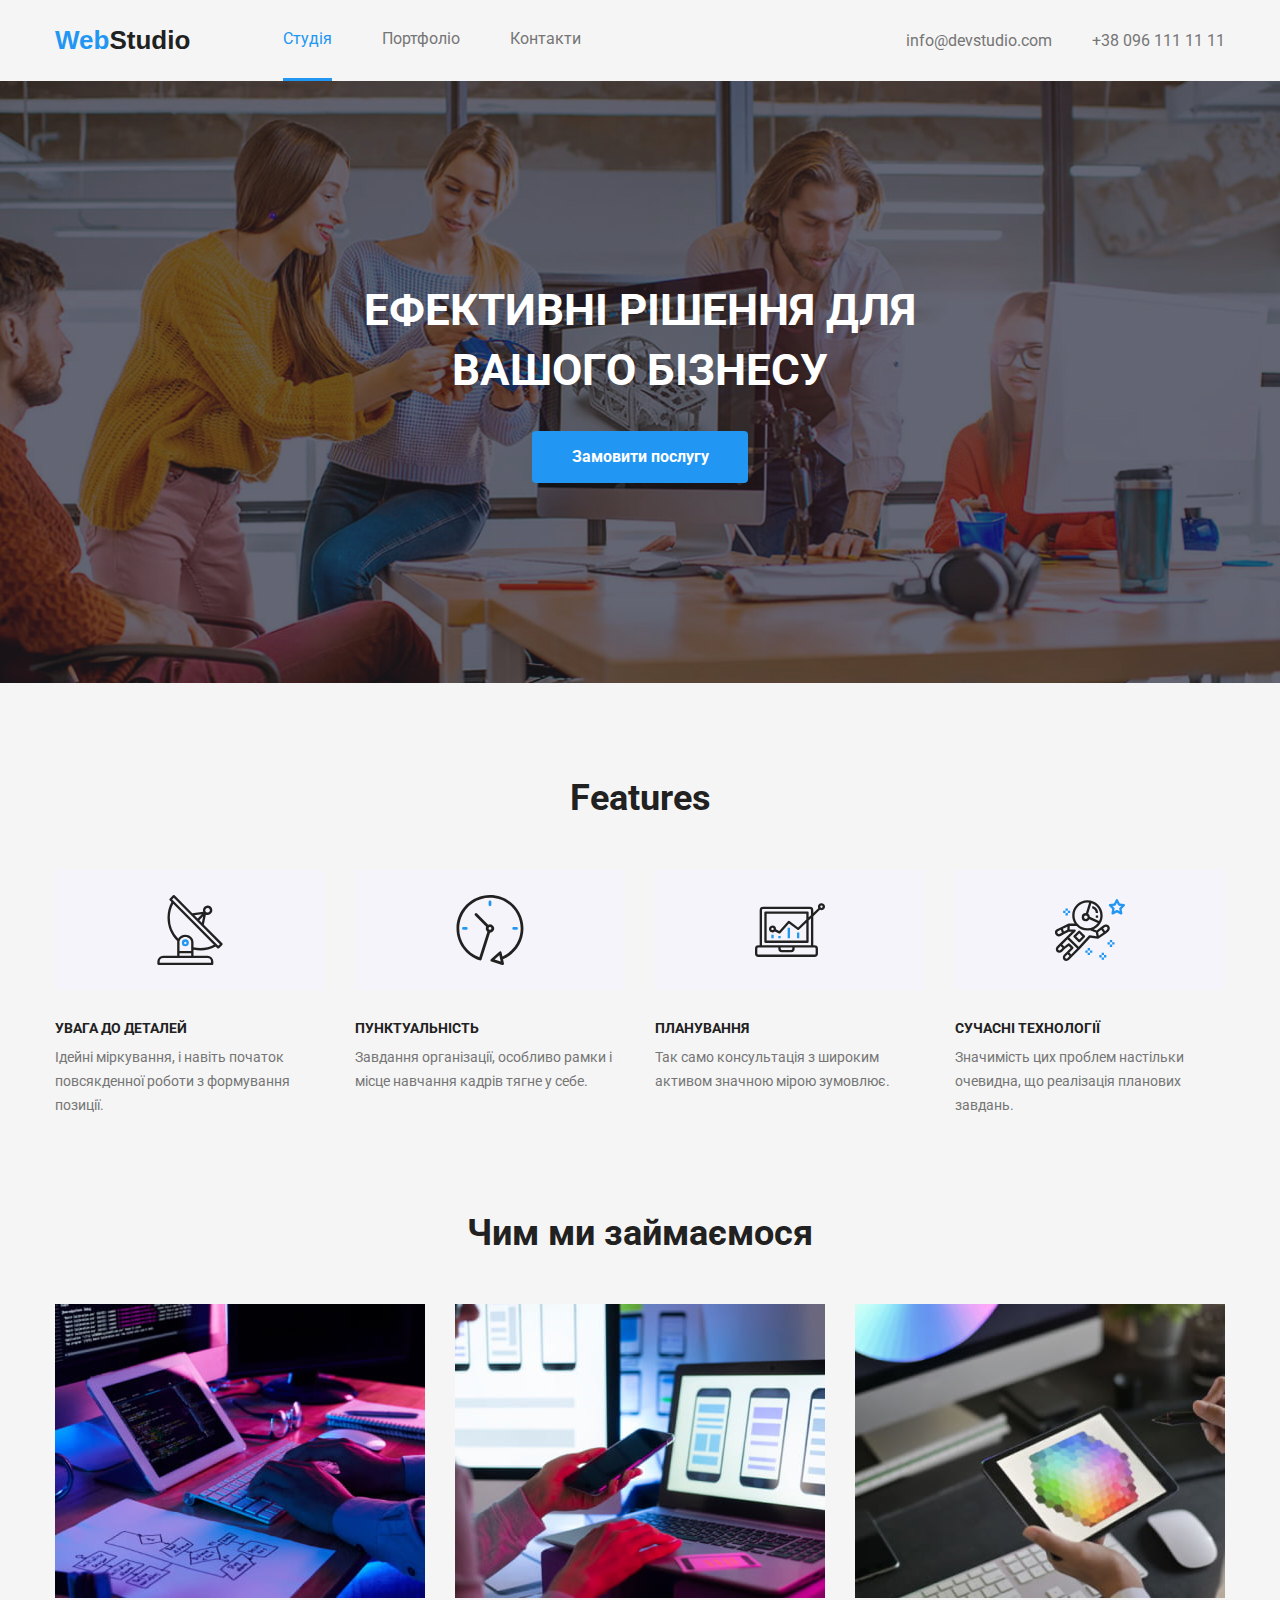
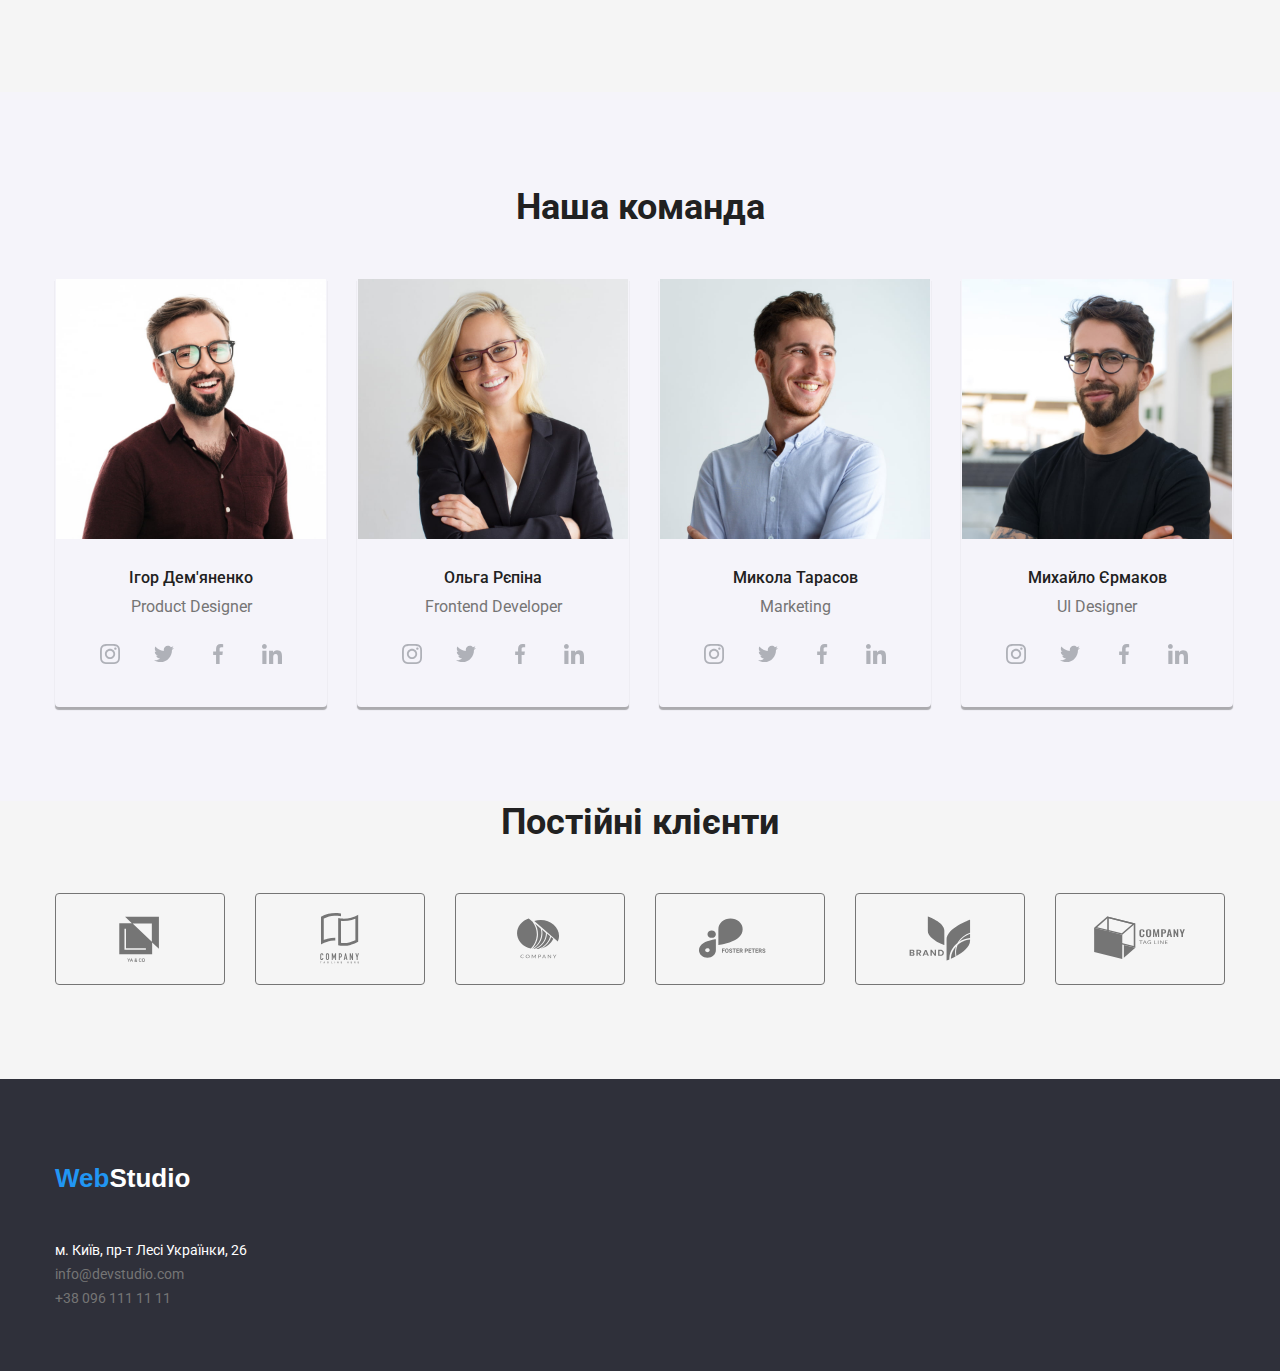
==== commit 7a7938fe: "Update index.html" ====
--- a/index.html
+++ b/index.html
@@ -168,17 +168,17 @@
                   <ul class="teammate-socials list">
                     <li><a class="socials" href="*">
                       <svg class="teammate-icon" width="44" height="44">
-                      <use href="./images/svg/symbol-defs.svg#instagram"></use>
+                      <use href="./images/svg/symbol-defs1.svg#instagram"></use>
                       </svg>
                   </a></li>
                     <li><a class="socials" href="*"><svg class="teammate-icon" width="44" height="44">
-                      <use href="./images/svg/symbol-defs.svg#twitter"></use>
-                    </svg></a></li>
-                    <li><a class="socials" href="*"><svg class="teammate-icon" width="44" height="44">
-                      <use href="./images/svg/symbol-defs.svg#facebook"></use>
-                    </svg></a></li>
-                    <li><a class="socials" href="*"><svg class="teammate-icon" width="44" height="44">
-                      <use href="./images/svg/symbol-defs.svg#linkedin"></use>
+                      <use href="./images/svg/symbol-defs1.svg#twitter"></use>
+                    </svg></a></li>
+                    <li><a class="socials" href="*"><svg class="teammate-icon" width="44" height="44">
+                      <use href="./images/svg/symbol-defs1.svg#facebook"></use>
+                    </svg></a></li>
+                    <li><a class="socials" href="*"><svg class="teammate-icon" width="44" height="44">
+                      <use href="./images/svg/symbol-defs1.svg#linkedin"></use>
                     </svg></a></li>
                   </ul>
                 </div>
@@ -197,13 +197,13 @@
                       </svg>
                   </a></li>
                     <li><a class="socials" href="*"><svg class="teammate-icon" width="44" height="44">
-                      <use href="./images/svg/symbol-defs.svg#twitter"></use>
-                    </svg></a></li>
-                    <li><a class="socials" href="*"><svg class="teammate-icon" width="44" height="44">
-                      <use href="./images/svg/symbol-defs.svg#facebook"></use>
-                    </svg></a></li>
-                    <li><a class="socials" href="*"><svg class="teammate-icon" width="44" height="44">
-                      <use href="./images/svg/symbol-defs.svg#linkedin"></use>
+                      <use href="./images/svg/symbol-defs1.svg#twitter"></use>
+                    </svg></a></li>
+                    <li><a class="socials" href="*"><svg class="teammate-icon" width="44" height="44">
+                      <use href="./images/svg/symbol-defs1.svg#facebook"></use>
+                    </svg></a></li>
+                    <li><a class="socials" href="*"><svg class="teammate-icon" width="44" height="44">
+                      <use href="./images/svg/symbol-defs1.svg#linkedin"></use>
                     </svg></a></li>
                   </ul>
                 </div>
@@ -222,13 +222,13 @@
                       </svg>
                   </a></li>
                     <li><a class="socials" href="*"><svg class="teammate-icon" width="44" height="44">
-                      <use href="./images/svg/symbol-defs.svg#twitter"></use>
-                    </svg></a></li>
-                    <li><a class="socials" href="*"><svg class="teammate-icon" width="44" height="44">
-                      <use href="./images/svg/symbol-defs.svg#facebook"></use>
-                    </svg></a></li>
-                    <li><a class="socials" href="*"><svg class="teammate-icon" width="44" height="44">
-                      <use href="./images/svg/symbol-defs.svg#linkedin"></use>
+                      <use href="./images/svg/symbol-defs1.svg#twitter"></use>
+                    </svg></a></li>
+                    <li><a class="socials" href="*"><svg class="teammate-icon" width="44" height="44">
+                      <use href="./images/svg/symbol-defs1.svg#facebook"></use>
+                    </svg></a></li>
+                    <li><a class="socials" href="*"><svg class="teammate-icon" width="44" height="44">
+                      <use href="./images/svg/symbol-defs1.svg#linkedin"></use>
                     </svg></a></li>
                   </ul>
                 </div>
--- a/css/styles.css
+++ b/css/styles.css
@@ -47,7 +47,7 @@
     padding: 0 15px;
     margin: 0 auto;
 }
-
+/* ===================HEADER================= */
 header>.container {
     display: flex;
     align-items: center;
@@ -116,7 +116,7 @@
 .contacts-link:focus {
     color: var(--acsent-cec-text-color);
 }
-
+/* ====================HERO================= */
 .hero {
       padding: 200px 0;
     text-align: center;
@@ -172,7 +172,7 @@
     text-align: center;
     margin-bottom: 50px;
 }
-
+/* ====================FEATURES================ */
 .features {
     padding: 94px 0;
 }
@@ -207,7 +207,7 @@
     font-size: 14px;
     line-height: 1.71;
 }
-
+/* ======================OUR_WORK=============== */
 .our-work {
     padding-bottom: 94px;
 }
@@ -220,7 +220,7 @@
 .our-work-item {
     flex-basis: calc((100%-60px)/3);
 }
-
+/* =======================TEAM==================== */
 .team {
     background-color: var(--sec-bgc);
     padding: 94px 0;
@@ -283,7 +283,7 @@
     background-color: var(--acsent-cec-text-color);
     color: var(--acsent-text-color);
 }
-
+/* =======================CLIENTS================= */
 .clients  {
     padding-bottom: 94px;
 }
@@ -295,14 +295,23 @@
 }
 
 .clients-item {
-    outline: solid 1px teal;
+    color: var(--main-icon-color);
+  
+}
+
+.clients-icon:hover{
+    color: var(--acsent-cec-text-color);
 }
 
 .clients-icon {
     display: flex;
     padding: 16px 32px;
-}
-
+    
+    border: solid 1px ;
+    border-radius: 4px;
+    fill: currentColor;
+}
+/* ==========================FOOTER=================== */
 .footer {
     background-color: var(--acsent-bgc);
     padding: 60px 0;
@@ -343,7 +352,7 @@
 }
 
 
-/* PORTFOLIO */
+/* ==================PORTFOLIO=================== */
 
 .examples>.container {
     padding: 94px 0;
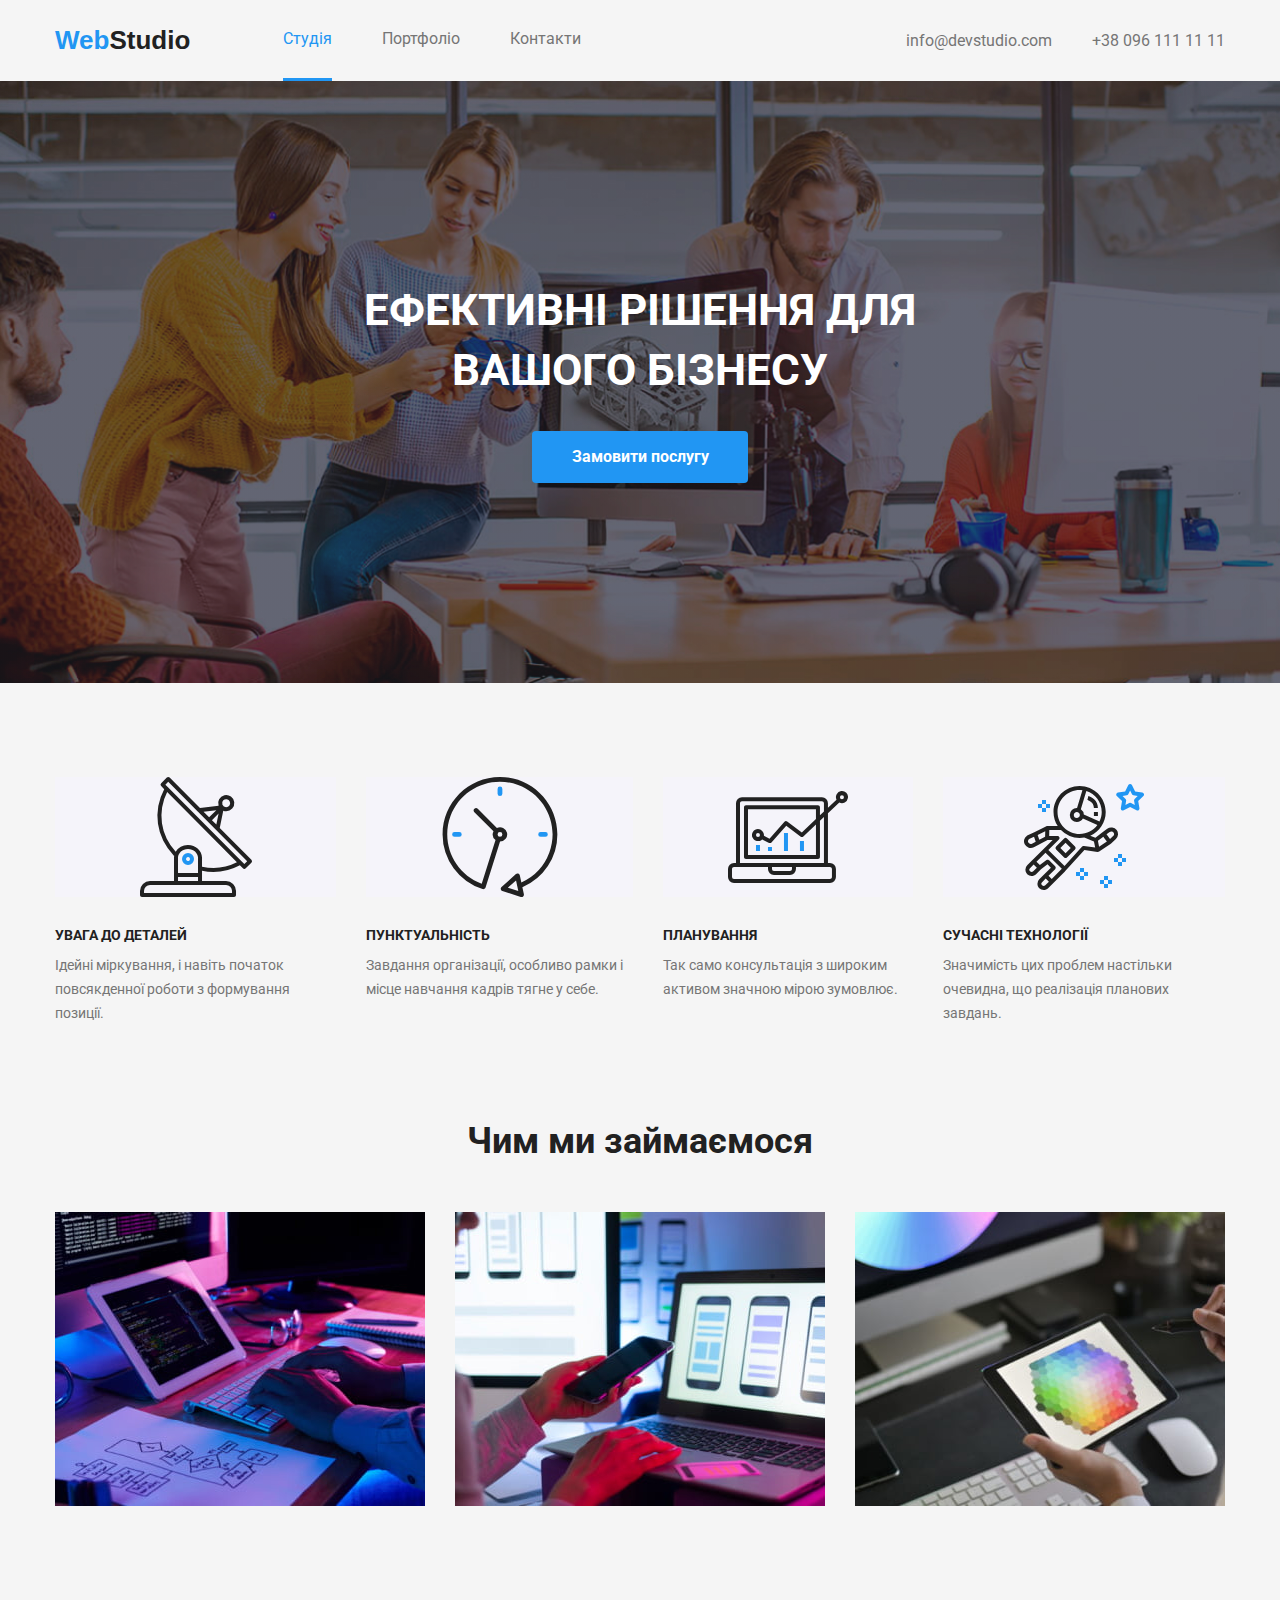
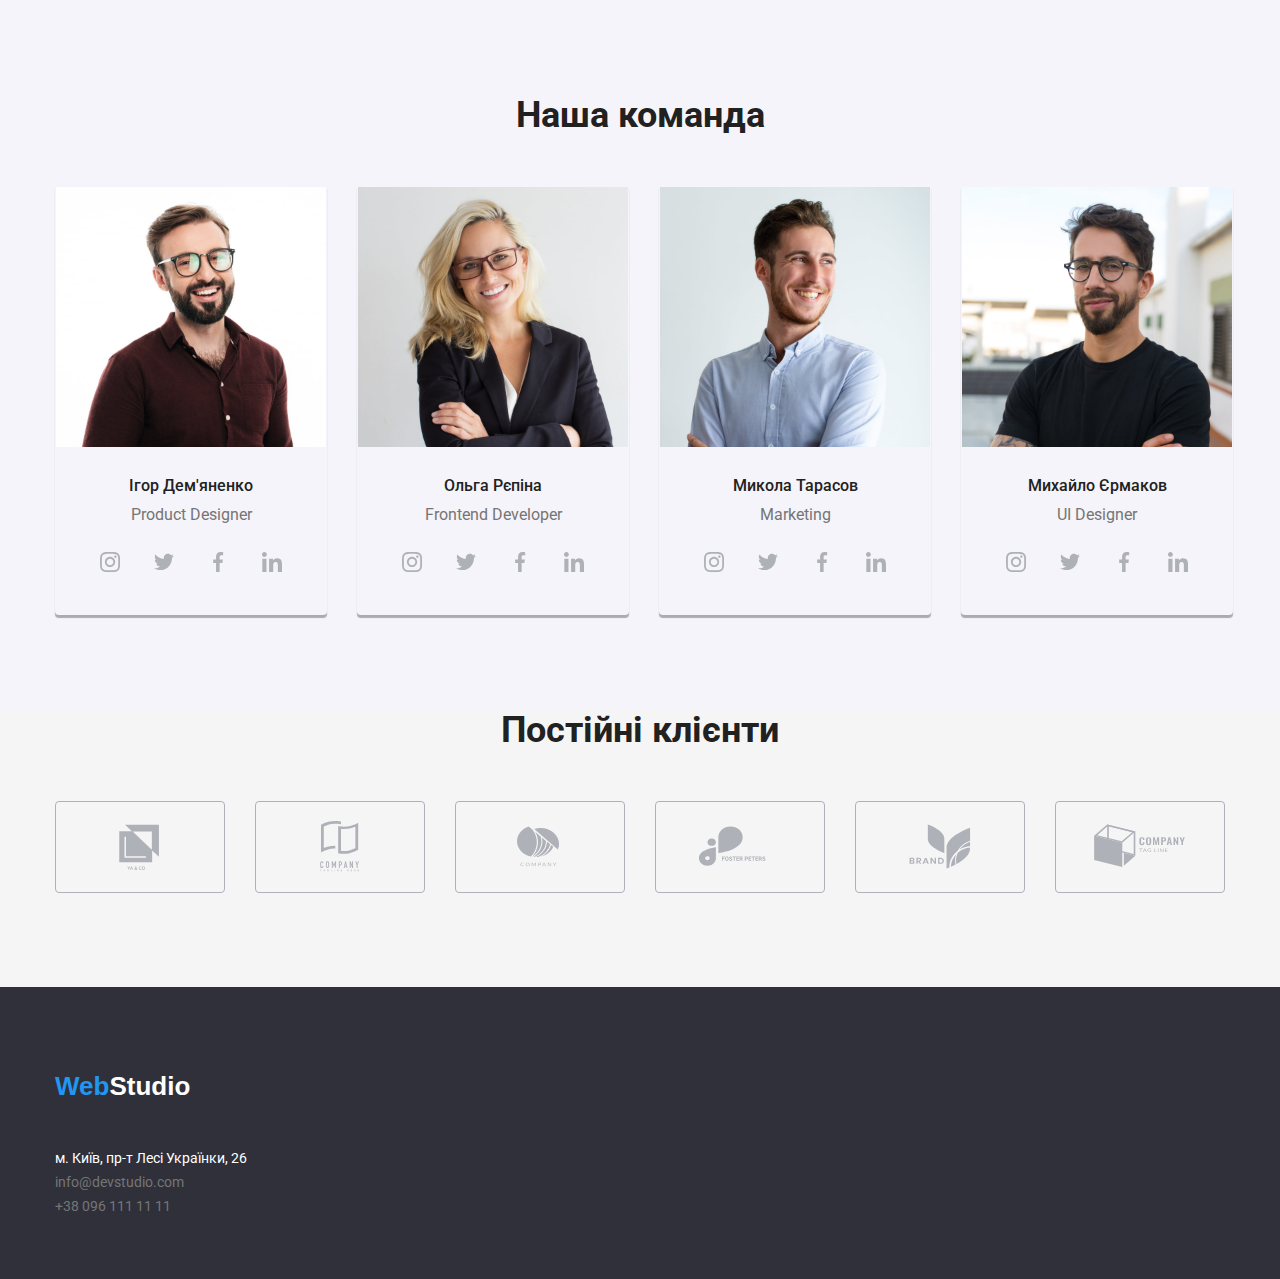
==== commit 58a7a048: "edit-icons" ====
--- a/index.html
+++ b/index.html
@@ -67,42 +67,30 @@
       <!-- FEATURES -->
       <section class="features">
         <div class="container">
-          <h2 class="section-title">Features</h2>
+          <h2 class="visually-hidden">Наші переваги</h2>
           <ul class="features-list list">
             <li class="features-item">
-              <svg class="features-icon" width="270" height="120">
-                <use href="./images/svg/symbol-defs.svg#antenna"></use>
-              </svg>
-              <h3 class="features-item-title">увага до деталей</h3>
+              <h3 class="features-item-title icon-antenna">увага до деталей</h3>
               <p>
                 Ідейні міркування, і навіть початок повсякденної роботи з
                 формування позиції.
               </p>
             </li>
             <li class="features-item">
-              <svg class="features-icon" width="270" height="120">
-                <use href="./images/svg/symbol-defs.svg#clock"></use>
-              </svg>
-              <h3 class="features-item-title">пунктуальність</h3>
+              <h3 class="features-item-title icon-clock">пунктуальність</h3>
               <p>
                 Завдання організації, особливо рамки і місце навчання кадрів
                 тягне у себе.
               </p>
             </li>
             <li class="features-item">
-              <svg class="features-icon" width="270" height="120">
-                <use href="./images/svg/symbol-defs.svg#diagram"></use>
-              </svg>
-              <h3 class="features-item-title">планування</h3>
+              <h3 class="features-item-title icon-diagram">планування</h3>
               <p>
                 Так само консультація з широким активом значною мірою зумовлює.
               </p>
             </li>
             <li class="features-item">
-              <svg class="features-icon" width="270" height="120">
-                <use href="./images/svg/symbol-defs.svg#astronaut"></use>
-              </svg>
-              <h3 class="features-item-title">сучасні технології</h3>
+              <h3 class="features-item-title icon-asrtonaut">сучасні технології</h3>
               <p>
                 Значимість цих проблем настільки очевидна, що реалізація
                 планових завдань.
@@ -237,6 +225,7 @@
           </ul>
         </div>
       </section>
+      <!-- CLIENTS -->
       <section class="clients">
         <div class="container">
           <h2 class="section-title">Постійні клієнти</h2>
--- a/css/styles.css
+++ b/css/styles.css
@@ -47,6 +47,21 @@
     padding: 0 15px;
     margin: 0 auto;
 }
+
+.visually-hidden {
+    position: absolute;
+    width: 1px;
+    height: 1px;
+    margin: -1px;
+    border: 0;
+    padding: 0;
+  
+    white-space: nowrap;
+    clip-path: inset(100%);
+    clip: rect(0 0 0 0);
+    overflow: hidden;
+  }
+
 /* ===================HEADER================= */
 header>.container {
     display: flex;
@@ -75,7 +90,8 @@
     text-transform: capitalize;
 }
 
-.logo-acsent:hover {
+.logo-acsent:hover,
+.logo-acsent:focus {
     color: var(--acsent-cec-text-color);
 }
 
@@ -186,14 +202,12 @@
     flex-basis: calc((100%-90px)/4);
 }
 
-.features-icon {
+/* .features-icon {
     display: block;
    padding: 25px 100px;
     background-color: var(--sec-bgc);
-    margin-bottom: 30px;
- 
-  
-}
+    margin-bottom: 30px;  
+} */
 
 .features-item-title {
     color: var(--sec-text-color);
@@ -203,6 +217,32 @@
     text-transform: uppercase;
     margin-bottom: 10px;
 }
+
+.features-item-title::before {
+    content: "";
+    display: block;
+    height: 120px;
+   background-color: var(--sec-bgc);
+    background-size: contain;
+    background-position: center;
+    background-repeat: no-repeat;
+
+    margin-bottom: 30px;
+}
+
+.icon-antenna::before {
+    background-image: url("../images/svg/antenna.svg");
+}
+
+.icon-clock::before {
+    background-image: url("../images/svg/clock.svg");
+}
+.icon-diagram::before {
+    background-image: url("../images/svg/diagram.svg");
+}
+.icon-asrtonaut::before {
+    background-image: url("../images/svg/astronaut.svg");
+}
 .features-item>p {
     font-size: 14px;
     line-height: 1.71;
@@ -279,7 +319,8 @@
     fill:currentColor;
 }
 
-.socials:hover {
+.socials:hover,
+.socials:focus {
     background-color: var(--acsent-cec-text-color);
     color: var(--acsent-text-color);
 }
@@ -294,12 +335,13 @@
     
 }
 
-.clients-item {
+.clients-link {
     color: var(--main-icon-color);
   
 }
 
-.clients-icon:hover{
+.clients-icon:hover,
+.clients-icon:focus {
     color: var(--acsent-cec-text-color);
 }
 
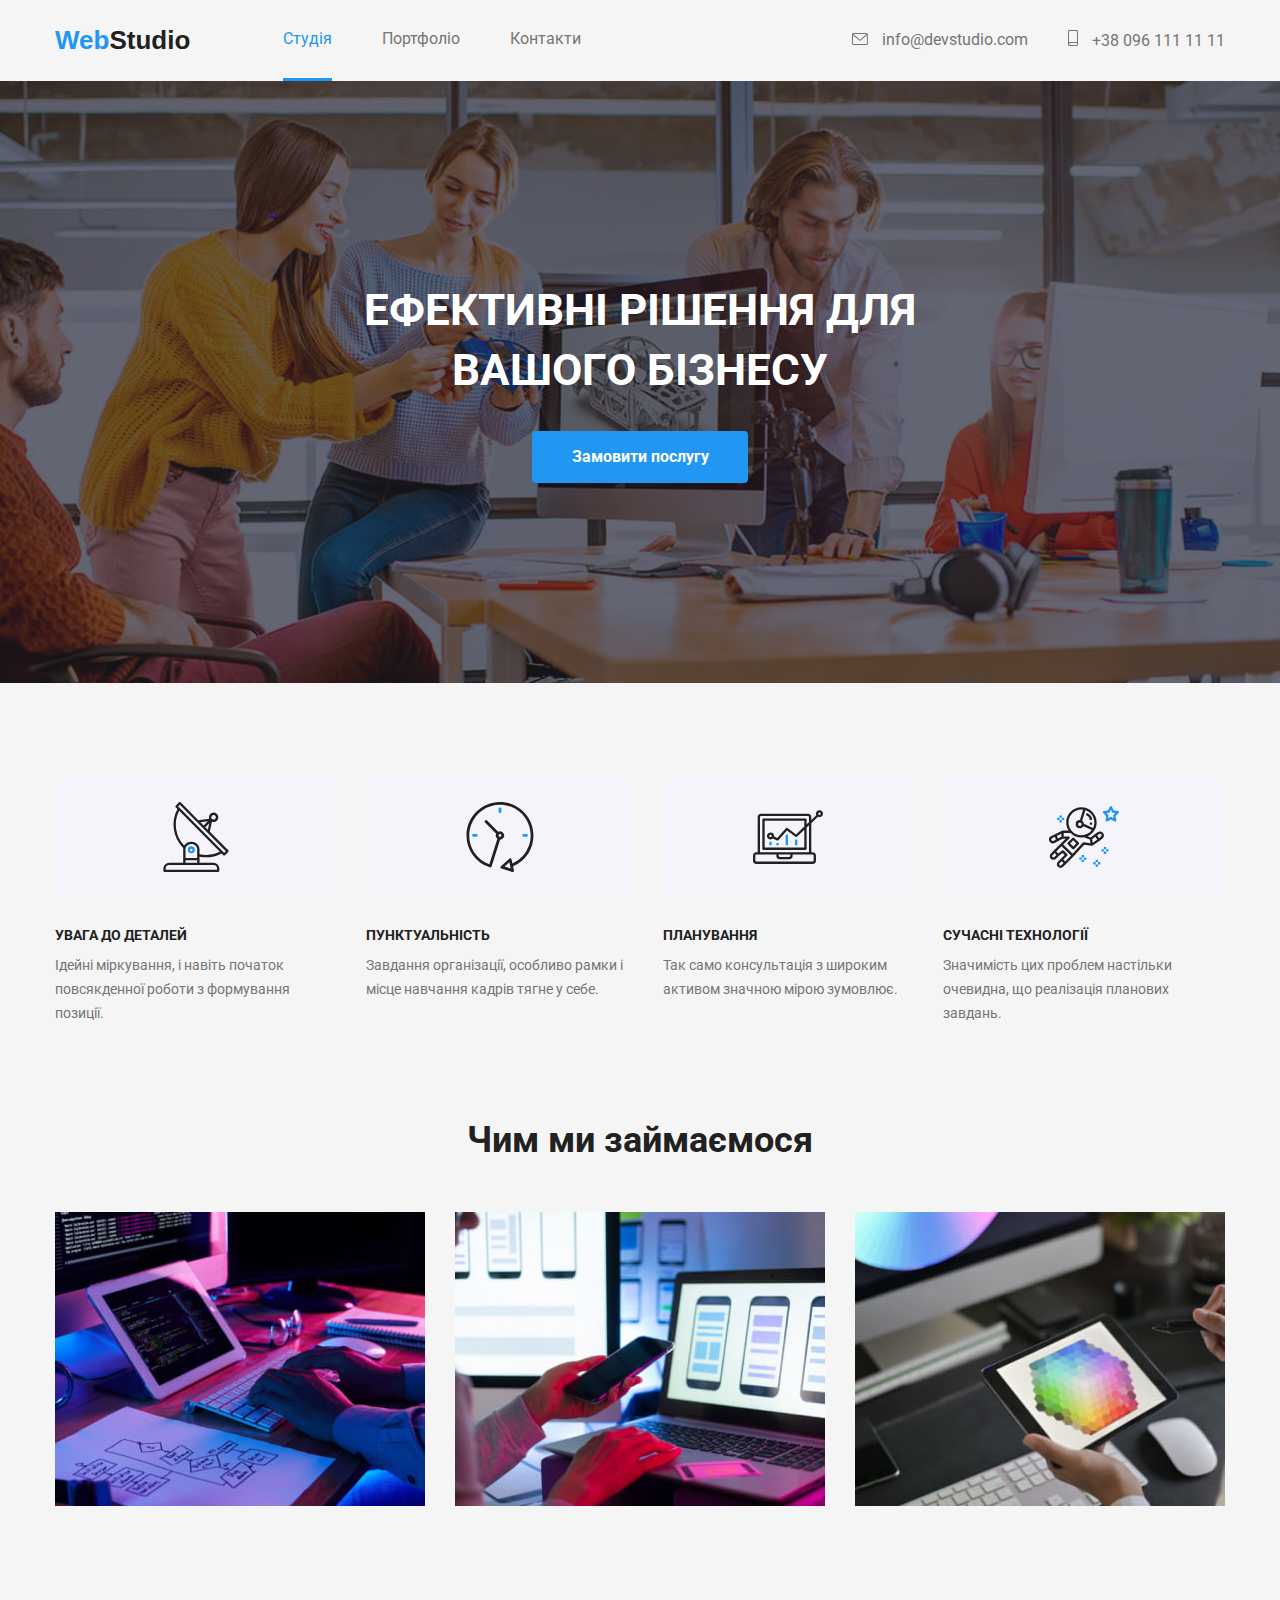
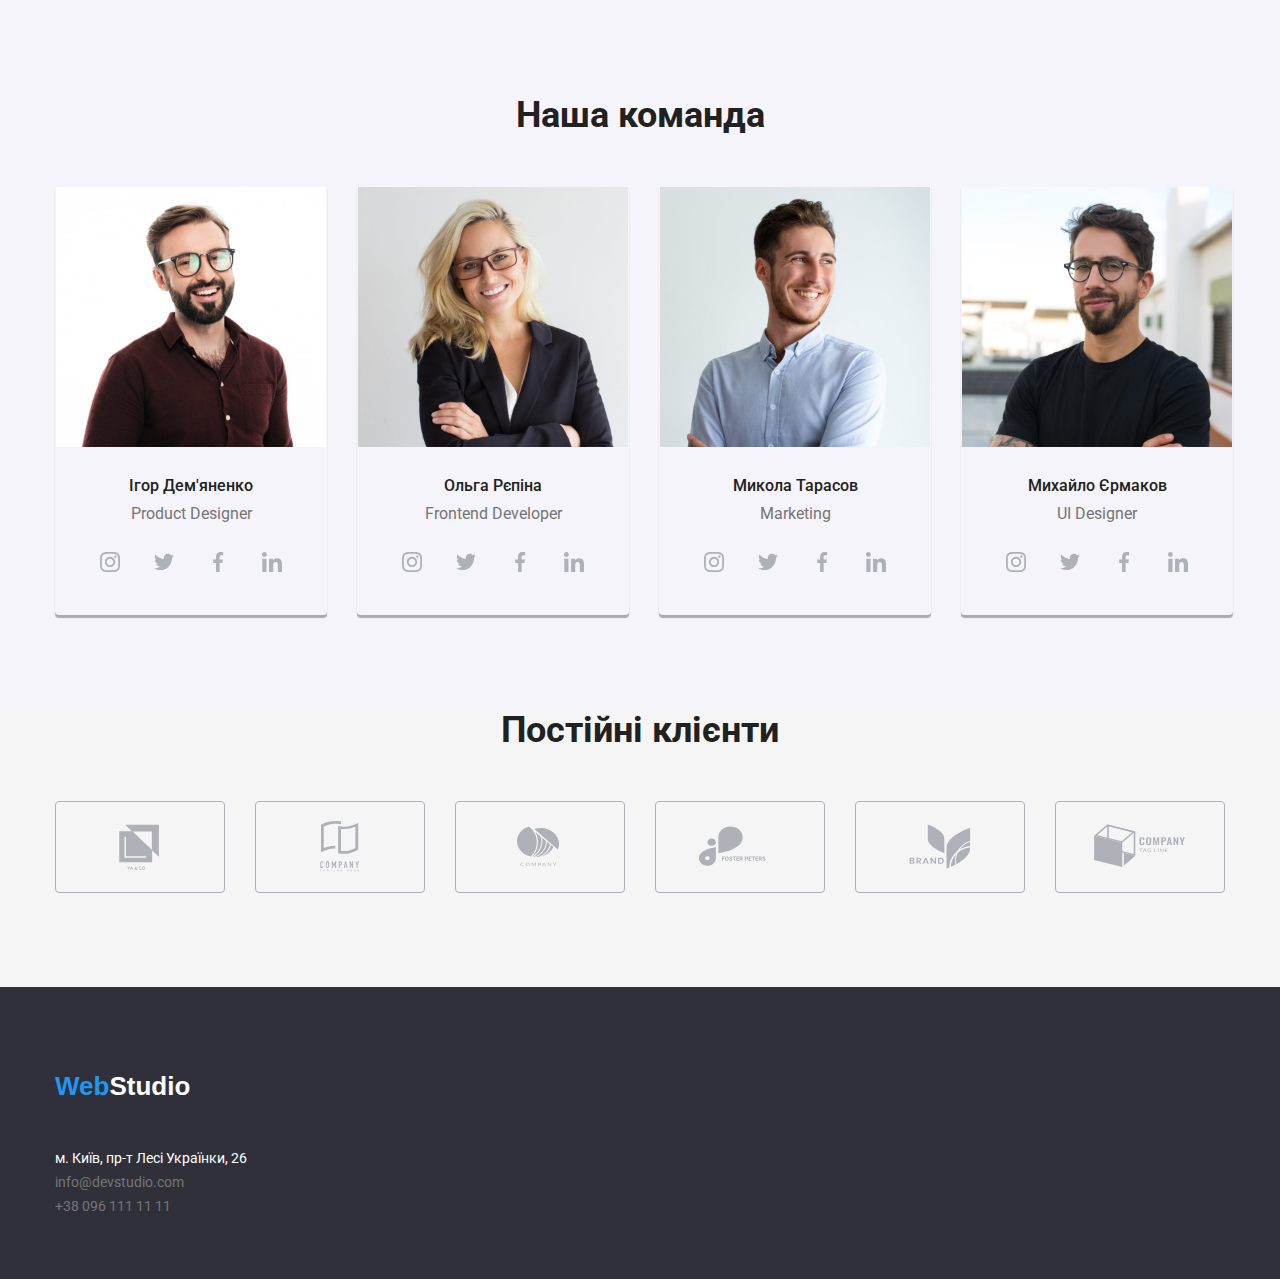
==== commit 16790207: "add-cotacts-icon" ====
--- a/index.html
+++ b/index.html
@@ -42,12 +42,20 @@
         <ul class="contacts-list list">
           <li class="contacts-item">
             <a class="contacts-link mail" href="mailto:info@devstudio.com"
-              >info@devstudio.com</a
+              >
+              <svg class="contacts-icon" width="16" height="12">
+                <use href="./images/svg/symbol-defs1.svg#envelope"></use>
+                </svg>
+              info@devstudio.com</a
             >
           </li>
           <li class="contacts-item">
             <a class="contacts-link tel" href="tel:+380961111111"
-              >+38 096 111 11 11</a
+              >
+              <svg class="contacts-icon" width="10" height="16">
+                <use href="./images/svg/symbol-defs1.svg#smartphone"></use>
+                </svg>
+              +38 096 111 11 11</a
             >
           </li>
         </ul>
--- a/css/styles.css
+++ b/css/styles.css
@@ -102,6 +102,8 @@
 }
 
 .nav-link {
+    size:14px;
+    line-height: 1.14;
     text-transform: capitalize;
     display: block;
     padding: 30px 0;
@@ -123,8 +125,13 @@
     gap: 40px;
 }
 
+.contacts-item {
+    display: flex;
+    align-items: center;
+    justify-content: center;
+}
+
 .contacts-link {
-    display: block;
     padding: 30px 0;
 }
 
@@ -132,6 +139,13 @@
 .contacts-link:focus {
     color: var(--acsent-cec-text-color);
 }
+
+.contacts-icon {
+    margin-right: 10px;
+    
+    fill: currentColor;
+}
+
 /* ====================HERO================= */
 .hero {
       padding: 200px 0;
@@ -223,7 +237,7 @@
     display: block;
     height: 120px;
    background-color: var(--sec-bgc);
-    background-size: contain;
+    background-size: 70px;
     background-position: center;
     background-repeat: no-repeat;
 
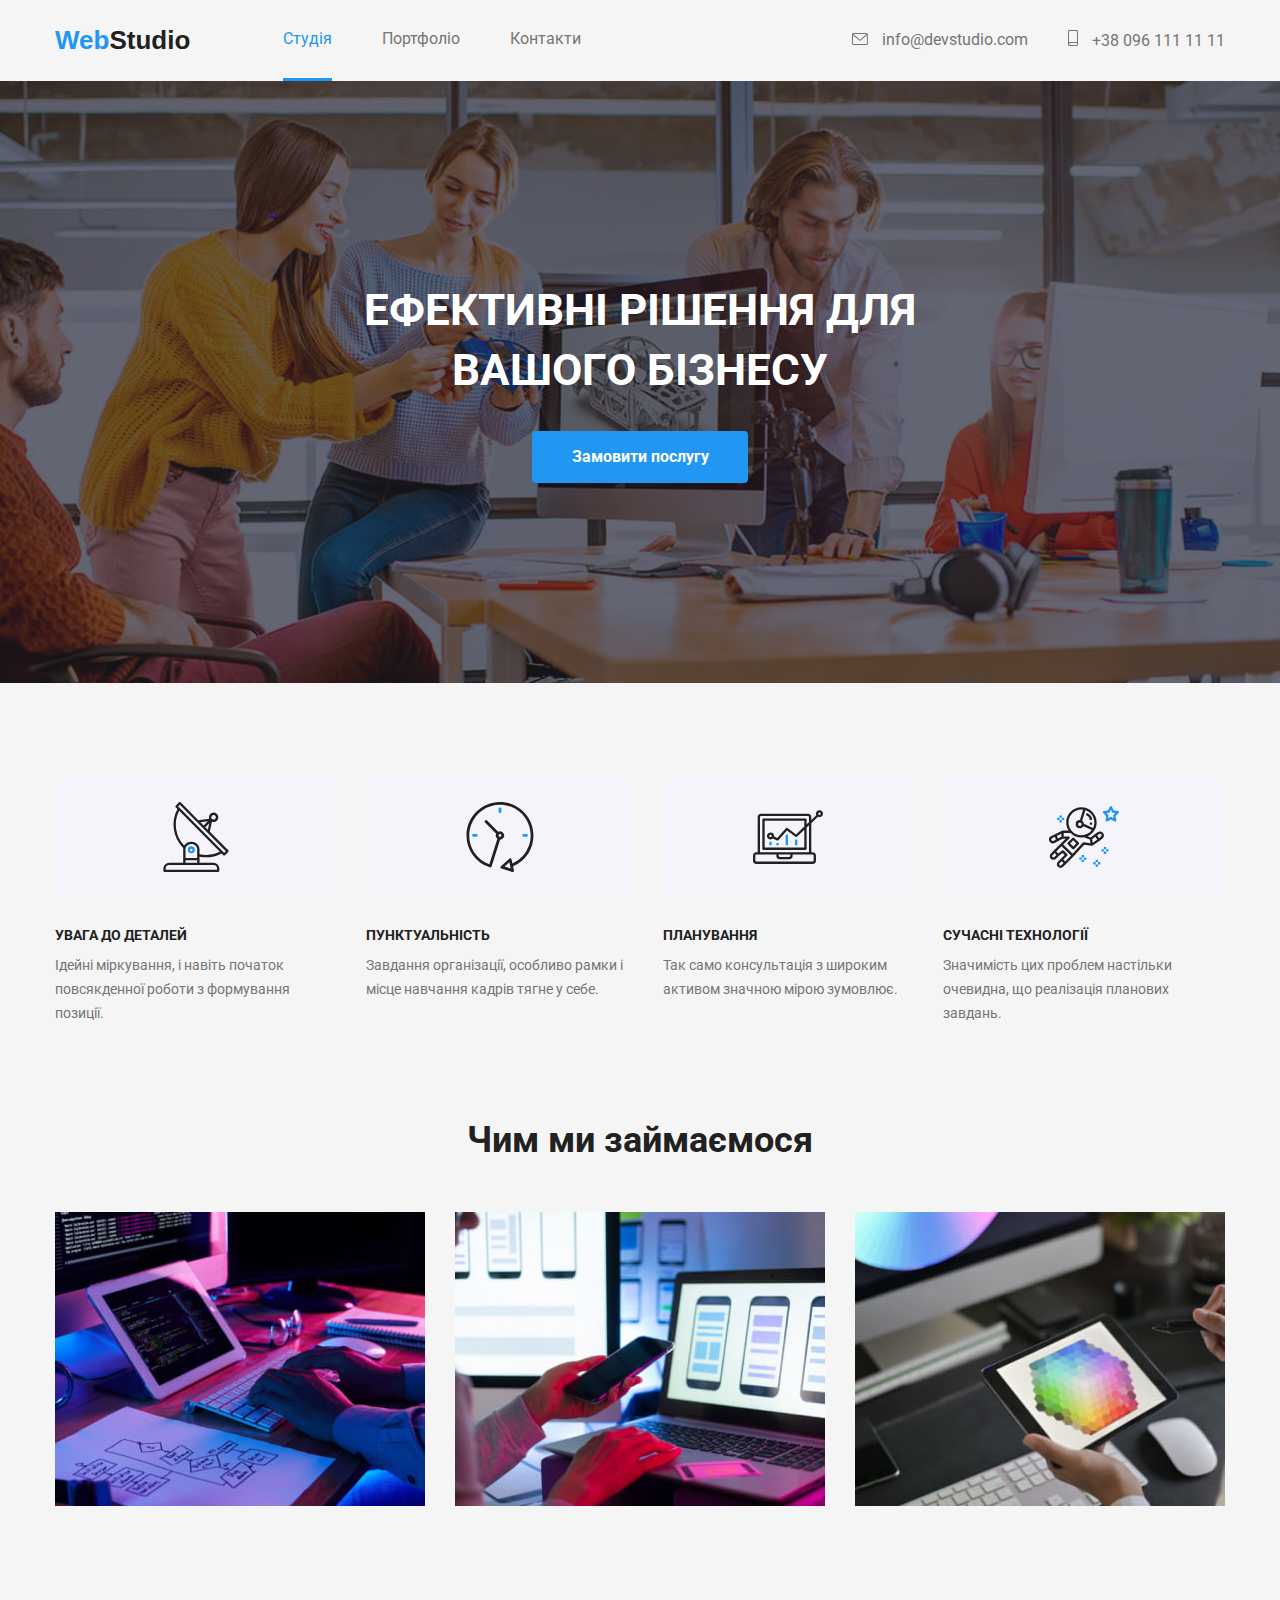
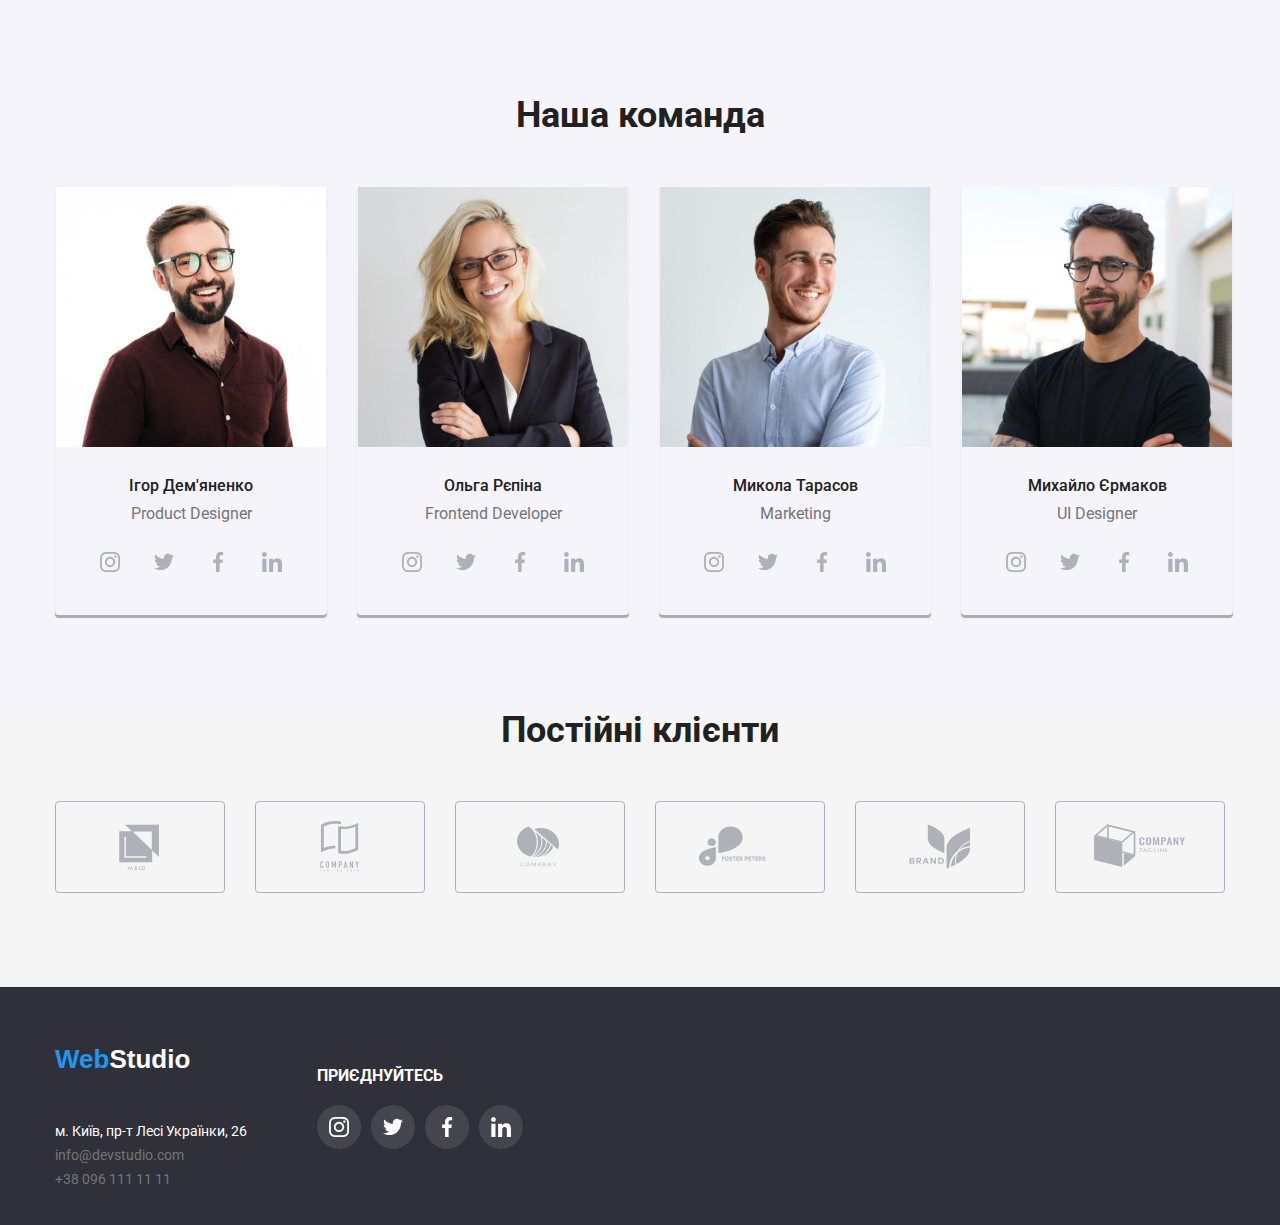
==== commit 3f9183cf: "add-join" ====
--- a/index.html
+++ b/index.html
@@ -127,7 +127,7 @@
       <!-- TEAM -->
       <section class="team">
         <div class="container">
-          <h2 class="team-title section-title">Наша команда</h2>
+          <h2 class="section-title">Наша команда</h2>
           <ul class="team-list list">
             <li class="team-item">
               <div class="teammate">
@@ -135,19 +135,19 @@
                 <div class="teammate-discription">
                   <h3 class="teammate-title">Ігор Дем'яненко</h3>
                   <p>Product Designer</p>
-                    <ul class="teammate-socials list">
-                      <li><a class="socials" href="*">
-                        <svg class="teammate-icon" width="44" height="44">
+                    <ul class="socials-list list">
+                      <li><a class="socials-link" href="*">
+                        <svg class="socials-icon" width="44" height="44">
                         <use href="./images/svg/symbol-defs1.svg#instagram"></use>
                         </svg>
                     </a></li>
-                      <li><a class="socials" href="*"><svg class="teammate-icon" width="44" height="44">
+                      <li><a class="socials-link" href="*"><svg class="socials-icon" width="44" height="44">
                         <use href="./images/svg/symbol-defs1.svg#twitter"></use>
                       </svg></a></li>
-                      <li><a class="socials" href="*"><svg class="teammate-icon" width="44" height="44">
+                      <li><a class="socials-link" href="*"><svg class="socials-icon" width="44" height="44">
                         <use href="./images/svg/symbol-defs1.svg#facebook"></use>
                       </svg></a></li>
-                      <li><a class="socials" href="*"><svg class="teammate-icon" width="44" height="44">
+                      <li><a class="socials-link" href="*"><svg class="socials-icon" width="44" height="44">
                         <use href="./images/svg/symbol-defs1.svg#linkedin"></use>
                       </svg></a></li>
                     </ul>
@@ -161,19 +161,19 @@
                 <div class="teammate-discription">
                   <h3 class="teammate-title">Ольга Рєпіна</h3>
                   <p>Frontend Developer</p>
-                  <ul class="teammate-socials list">
-                    <li><a class="socials" href="*">
-                      <svg class="teammate-icon" width="44" height="44">
+                  <ul class="socials-list list">
+                    <li><a class="socials-link" href="*">
+                      <svg class="socials-icon" width="44" height="44">
                       <use href="./images/svg/symbol-defs1.svg#instagram"></use>
                       </svg>
                   </a></li>
-                    <li><a class="socials" href="*"><svg class="teammate-icon" width="44" height="44">
+                    <li><a class="socials-link" href="*"><svg class="socials-icon" width="44" height="44">
                       <use href="./images/svg/symbol-defs1.svg#twitter"></use>
                     </svg></a></li>
-                    <li><a class="socials" href="*"><svg class="teammate-icon" width="44" height="44">
+                    <li><a class="socials-link" href="*"><svg class="socials-icon" width="44" height="44">
                       <use href="./images/svg/symbol-defs1.svg#facebook"></use>
                     </svg></a></li>
-                    <li><a class="socials" href="*"><svg class="teammate-icon" width="44" height="44">
+                    <li><a class="socials-link" href="*"><svg class="socials-icon" width="44" height="44">
                       <use href="./images/svg/symbol-defs1.svg#linkedin"></use>
                     </svg></a></li>
                   </ul>
@@ -186,19 +186,19 @@
                 <div class="teammate-discription">
                   <h3 class="teammate-title">Микола Тарасов</h3>
                   <p>Marketing</p>
-                  <ul class="teammate-socials list">
-                    <li><a class="socials" href="*">
-                      <svg class="teammate-icon" width="44" height="44">
+                  <ul class="socials-list list">
+                    <li><a class="socials-link" href="*">
+                      <svg class="socials-icon" width="44" height="44">
                       <use href="./images/svg/symbol-defs1.svg#instagram"></use>
                       </svg>
                   </a></li>
-                    <li><a class="socials" href="*"><svg class="teammate-icon" width="44" height="44">
+                    <li><a class="socials-link" href="*"><svg class="socials-icon" width="44" height="44">
                       <use href="./images/svg/symbol-defs1.svg#twitter"></use>
                     </svg></a></li>
-                    <li><a class="socials" href="*"><svg class="teammate-icon" width="44" height="44">
+                    <li><a class="socials-link" href="*"><svg class="socials-icon" width="44" height="44">
                       <use href="./images/svg/symbol-defs1.svg#facebook"></use>
                     </svg></a></li>
-                    <li><a class="socials" href="*"><svg class="teammate-icon" width="44" height="44">
+                    <li><a class="socials-link" href="*"><svg class="socials-icon" width="44" height="44">
                       <use href="./images/svg/symbol-defs1.svg#linkedin"></use>
                     </svg></a></li>
                   </ul>
@@ -211,19 +211,22 @@
                 <div class="teammate-discription">
                   <h3 class="teammate-title">Михайло Єрмаков</h3>
                   <p>UI Designer</p>
-                  <ul class="teammate-socials list">
-                    <li><a class="socials" href="*">
-                      <svg class="teammate-icon" width="44" height="44">
+                  <ul class="socials-list list">
+                    <li><a class="socials-link" href="*">
+                      <svg class="socials-icon" width="44" height="44">
                       <use href="./images/svg/symbol-defs1.svg#instagram"></use>
                       </svg>
                   </a></li>
-                    <li><a class="socials" href="*"><svg class="teammate-icon" width="44" height="44">
+                    <li><a class="socials-link" href="*">
+                      <svg class="socials-icon" width="44" height="44">
                       <use href="./images/svg/symbol-defs1.svg#twitter"></use>
                     </svg></a></li>
-                    <li><a class="socials" href="*"><svg class="teammate-icon" width="44" height="44">
+                    <li><a class="socials-link" href="*">
+                      <svg class="socials-icon" width="44" height="44">
                       <use href="./images/svg/symbol-defs1.svg#facebook"></use>
                     </svg></a></li>
-                    <li><a class="socials" href="*"><svg class="teammate-icon" width="44" height="44">
+                    <li><a class="socials-link" href="*">
+                      <svg class="socials-icon" width="44" height="44">
                       <use href="./images/svg/symbol-defs1.svg#linkedin"></use>
                     </svg></a></li>
                   </ul>
@@ -257,41 +260,65 @@
                         <use href="./images/svg/symbol-defs1.svg#Logo6"></use>
                         </svg></a></li>
           </ul>
-        </section>
-        </div>
-        
+        </div>
+      </section>
     </main>
     <footer class="footer">
       <div class="container">
-        <!-- LOGO -->
-        <a class="logo" href="./index.html"
-          >web<span class="logo-acsent">Studio</span></a
-        >
-        <!-- ADDRESS -->
-        <address class="address" id="address_s">
-          <ul class="address-list list">
-            <li class="address-item">
-              <a
-                class="address-link address-map"
-                href="https://www.google.com/maps/place/%D0%B1%D1%83%D0%BB.+%D0%9B%D0%B5%D1%81%D0%B8+%D0%A3%D0%BA%D1%80%D0%B0%D0%B8%D0%BD%D0%BA%D0%B8,+26,+%D0%9A%D0%B8%D0%B5%D0%B2,+02000/@50.4260705,30.5378545,18.25z/data=!4m10!1m2!2m1!1z0LwuINCa0LjRl9CyLCDQv9GALdGCINCb0LXRgdGWINCj0LrRgNCw0ZfQvdC60LgsIDI2!3m6!1s0x40d4cf0e033ecbe9:0x57a4dffefec77da0!8m2!3d50.4265807!4d30.5383858!15sCjPQvC4g0JrQuNGX0LIsINC_0YAt0YIg0JvQtdGB0ZYg0KPQutGA0LDRl9C90LrQuCwgMjaSARFjb21wb3VuZF9idWlsZGluZ-ABAA!16s%2Fg%2F1tctq5jv?entry=ttu"
-                target="_blank"
-                >м. Київ, пр-т Лесі Українки, 26</a
-              >
-            </li>
-            <li class="address-item">
-              <a
-                class="address-link address-mail"
-                href="mailto:info@devstudio.com"
-                >info@devstudio.com</a
-              >
-            </li>
-            <li class="address-item">
-              <a class="address-link address-tel" href="tel:+380961111111"
-                >+38 096 111 11 11</a
-              >
-            </li>
-          </ul>
-        </address>
+       <div>
+         <!-- LOGO -->
+         <a class="logo" href="./index.html"
+         >web<span class="logo-acsent">Studio</span></a
+       >
+       <!-- ADDRESS -->
+       <address class="address" id="address_s">
+         <ul class="address-list list">
+           <li class="address-item">
+             <a
+               class="address-link address-map"
+               href="https://www.google.com/maps/place/%D0%B1%D1%83%D0%BB.+%D0%9B%D0%B5%D1%81%D0%B8+%D0%A3%D0%BA%D1%80%D0%B0%D0%B8%D0%BD%D0%BA%D0%B8,+26,+%D0%9A%D0%B8%D0%B5%D0%B2,+02000/@50.4260705,30.5378545,18.25z/data=!4m10!1m2!2m1!1z0LwuINCa0LjRl9CyLCDQv9GALdGCINCb0LXRgdGWINCj0LrRgNCw0ZfQvdC60LgsIDI2!3m6!1s0x40d4cf0e033ecbe9:0x57a4dffefec77da0!8m2!3d50.4265807!4d30.5383858!15sCjPQvC4g0JrQuNGX0LIsINC_0YAt0YIg0JvQtdGB0ZYg0KPQutGA0LDRl9C90LrQuCwgMjaSARFjb21wb3VuZF9idWlsZGluZ-ABAA!16s%2Fg%2F1tctq5jv?entry=ttu"
+               target="_blank"
+               >м. Київ, пр-т Лесі Українки, 26</a
+             >
+           </li>
+           <li class="address-item">
+             <a
+               class="address-link address-mail"
+               href="mailto:info@devstudio.com"
+               >info@devstudio.com</a
+             >
+           </li>
+           <li class="address-item">
+             <a class="address-link address-tel" href="tel:+380961111111"
+               >+38 096 111 11 11</a
+             >
+           </li>
+         </ul>
+       </address>
+       </div>
+       <div class="join">
+        <p class="join-title">приєднуйтесь</p>
+        <ul class="socials-list list">
+          <li><a class="socials-link" href="*">
+            <svg class="socials-icon" width="44" height="44">
+            <use href="./images/svg/symbol-defs1.svg#instagram"></use>
+            </svg>
+        </a></li>
+          <li>
+            <a class="socials-link" href="*"><svg class="socials-icon" width="44" height="44">
+            <use href="./images/svg/symbol-defs1.svg#twitter"></use>
+          </svg></a></li>
+          <li><a class="socials-link" href="*">
+            <svg class="socials-icon" width="44" height="44">
+            <use href="./images/svg/symbol-defs1.svg#facebook"></use>
+          </svg></a></li>
+          <li><a class="socials-link" href="*">
+            <svg class="socials-icon" width="44" height="44">
+            <use href="./images/svg/symbol-defs1.svg#linkedin"></use>
+          </svg></a></li>
+        </ul>
+
+       </div>
       </div>
     </footer>
   </body>
--- a/css/styles.css
+++ b/css/styles.css
@@ -298,43 +298,44 @@
 
 }
 
-.teammate-title {
-    font-weight: 500;
-    color: var(--sec-text-color);
-    font-size: 16px;
-    text-transform: capitalize;
-    line-height: 1.17;
-
-    margin-bottom: 10px;
-}
-
 .teammate-discription {
     padding: 30px 0;
     text-align: center;
 }
 
-.teammate-socials{
+.teammate-title {
+    font-weight: 500;
+    color: var(--sec-text-color);
+    font-size: 16px;
+    text-transform: capitalize;
+    line-height: 1.17;
+
+    margin-bottom: 10px;
+}
+
+
+.socials-list {
     margin-top: 16px;
     display: flex;
     justify-content: center;
     gap: 10px;
 }
 
-.socials {
+.socials-link {
     display: block;
     border: solid  0px transparent;
     border-radius: 50%;
     color: var(--main-icon-color);
 }
 
-.teammate-icon {
+.socials-icon {
     display: block;
     padding: 12px;
     fill:currentColor;
 }
 
-.socials:hover,
-.socials:focus {
+.socials-link:hover,
+.socials-link:focus {
     background-color: var(--acsent-cec-text-color);
     color: var(--acsent-text-color);
 }
@@ -370,7 +371,12 @@
 /* ==========================FOOTER=================== */
 .footer {
     background-color: var(--acsent-bgc);
-    padding: 60px 0;
+    padding: 33px 0;
+}
+
+.footer>.container {
+    display: flex;
+    gap: 70px;
 }
 
 .footer .logo {
@@ -407,6 +413,28 @@
 color: var(--acsent-text-color);
 }
 
+.join {
+    padding-top: 10px;
+}
+
+.join-title {
+    color: var(--acsent-text-color);
+    font-weight: 700;
+    text-transform: uppercase;
+margin-top: 37px;
+    margin-bottom: 20px;
+}
+
+.join .socials-link {
+    color: var(--acsent-text-color);
+    background-color: rgba(255, 255, 255, 0.1);
+}
+
+.join .socials-link:hover,
+.join .socials-link:focus {
+    background-color: var(--acsent-cec-text-color);
+}
+
 
 /* ==================PORTFOLIO=================== */
 
